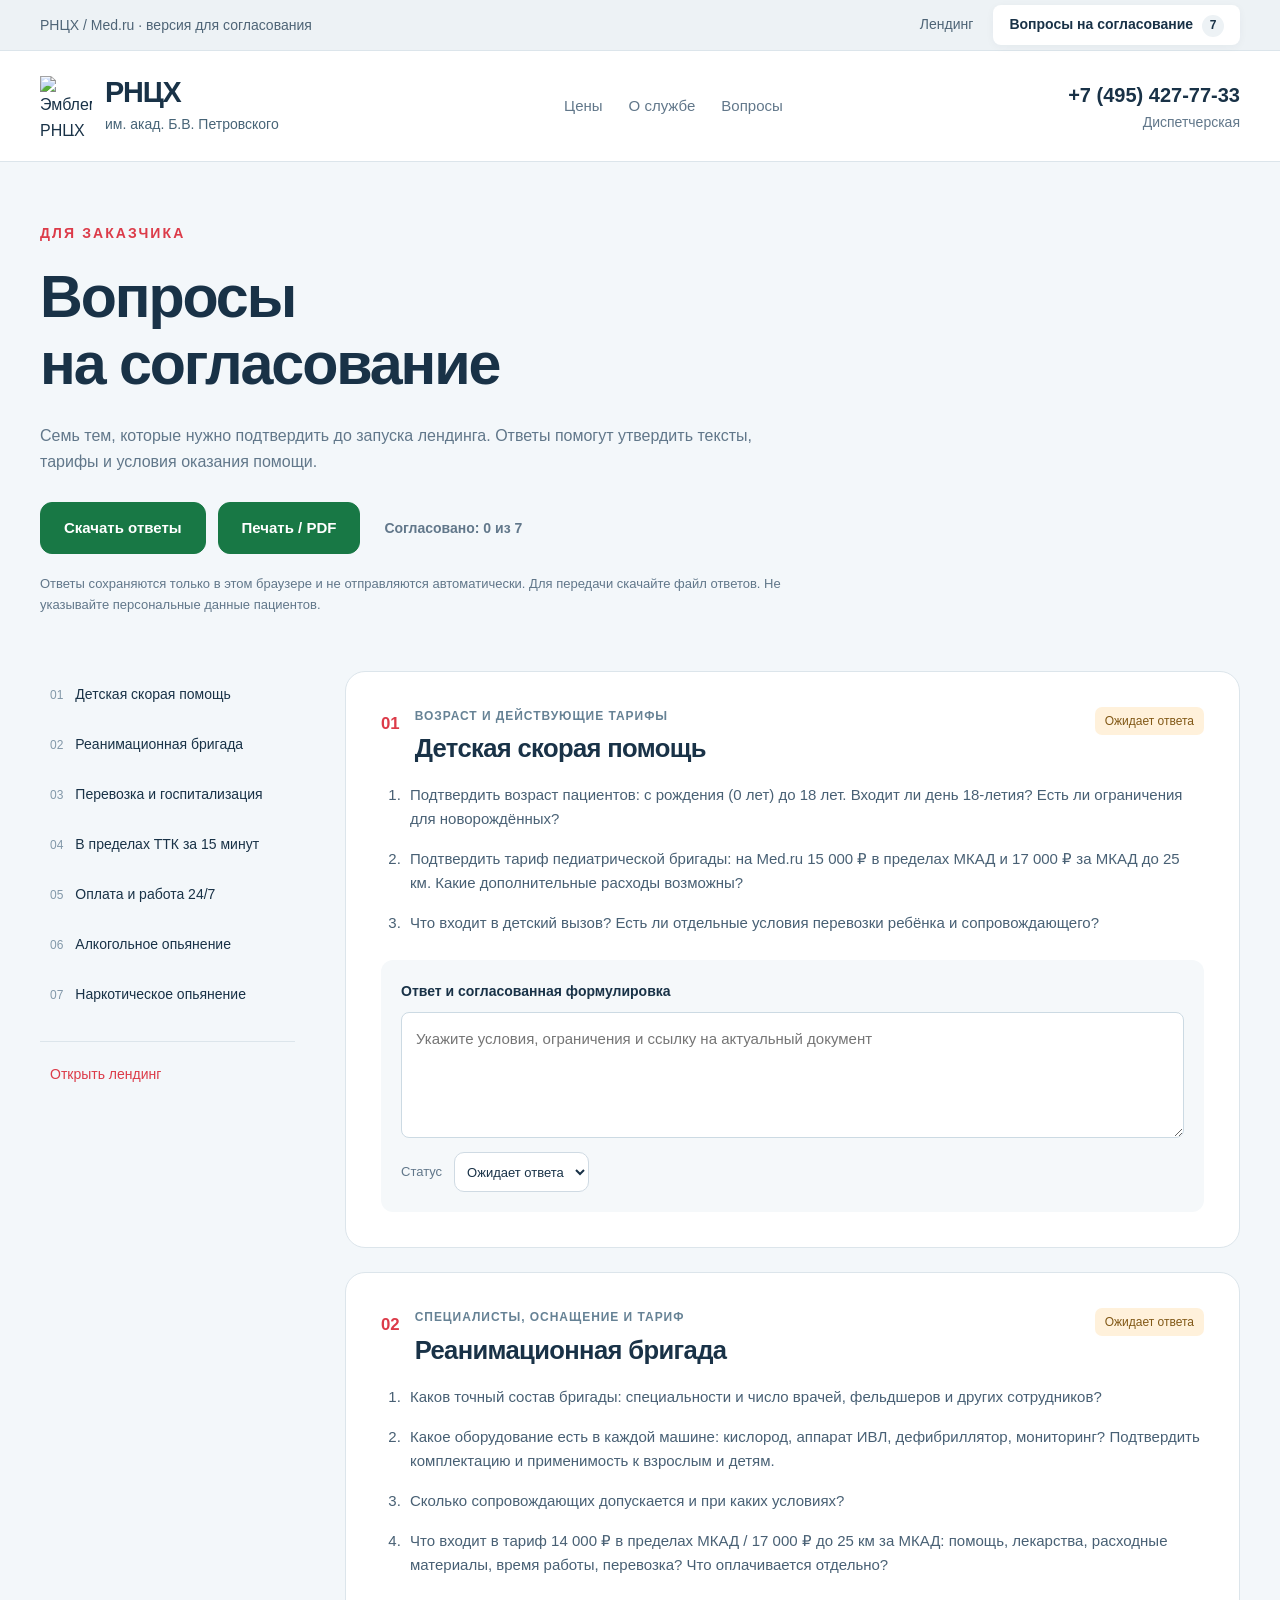
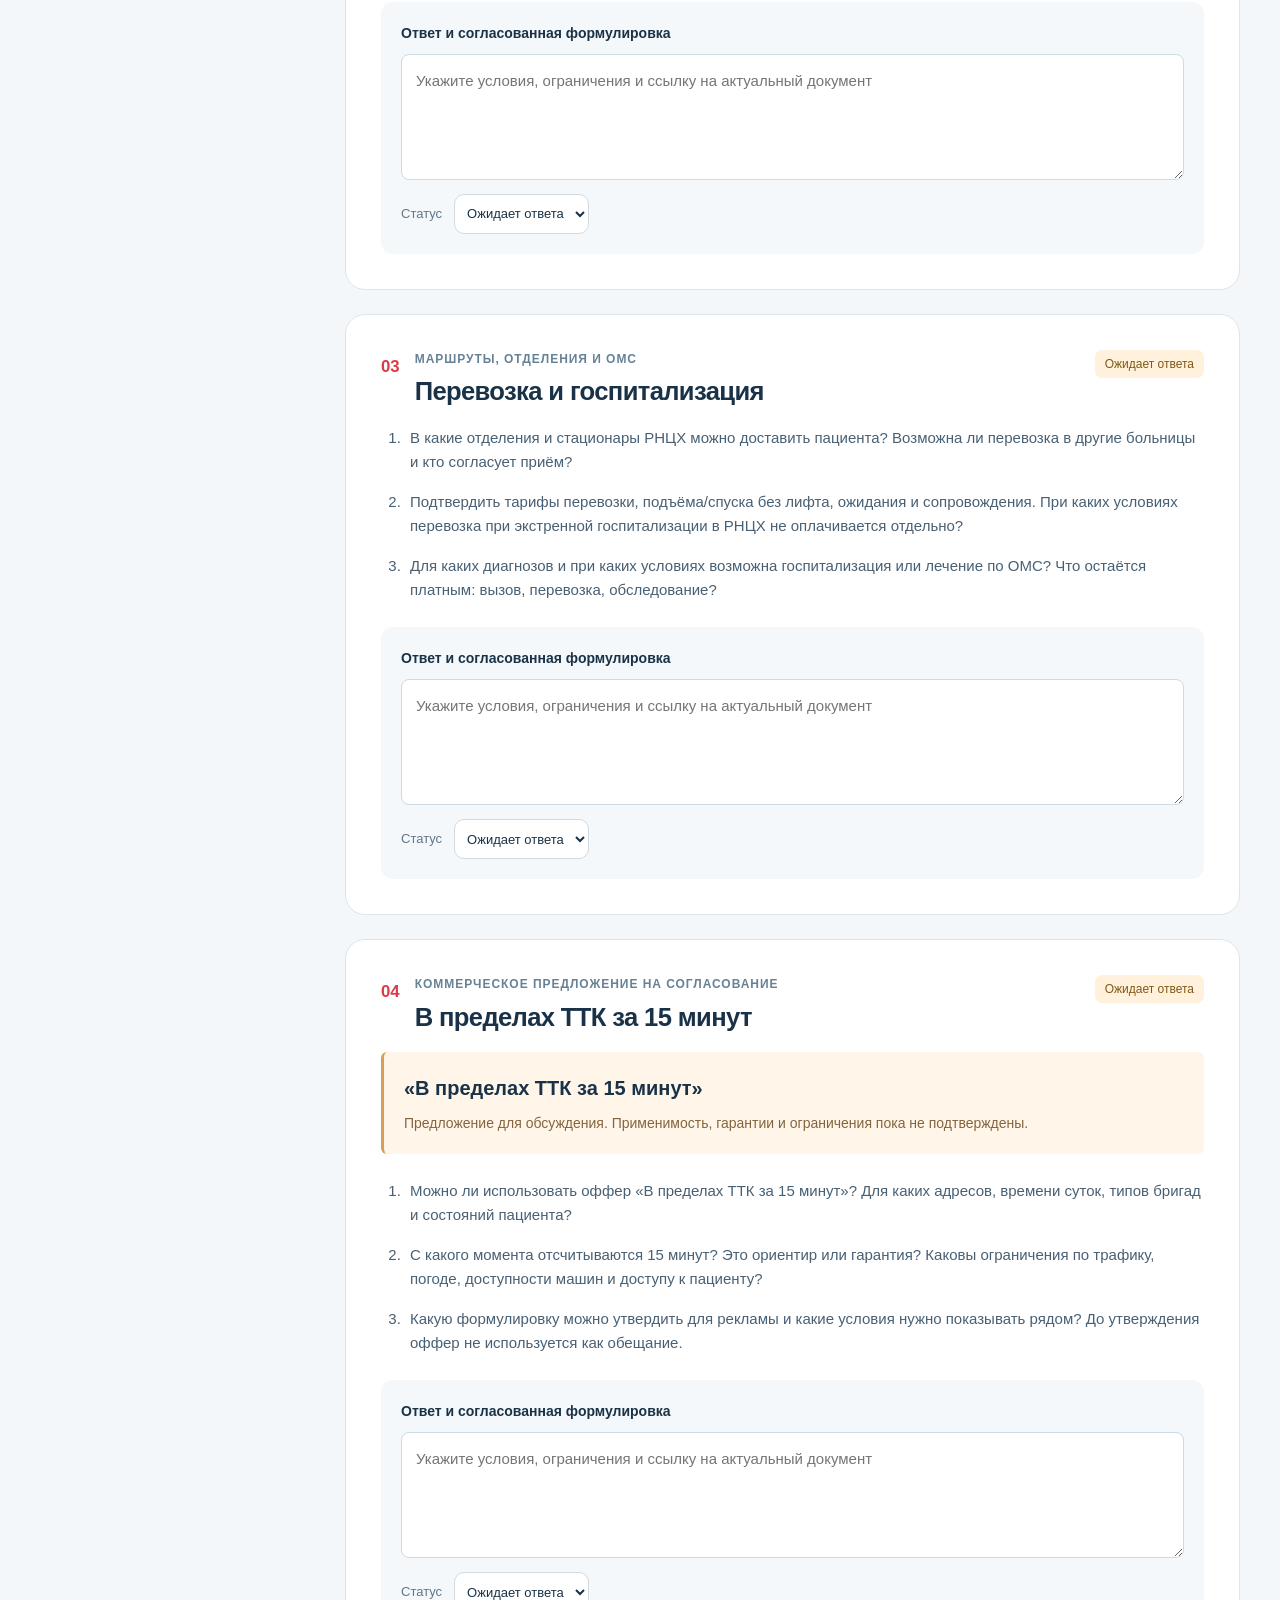
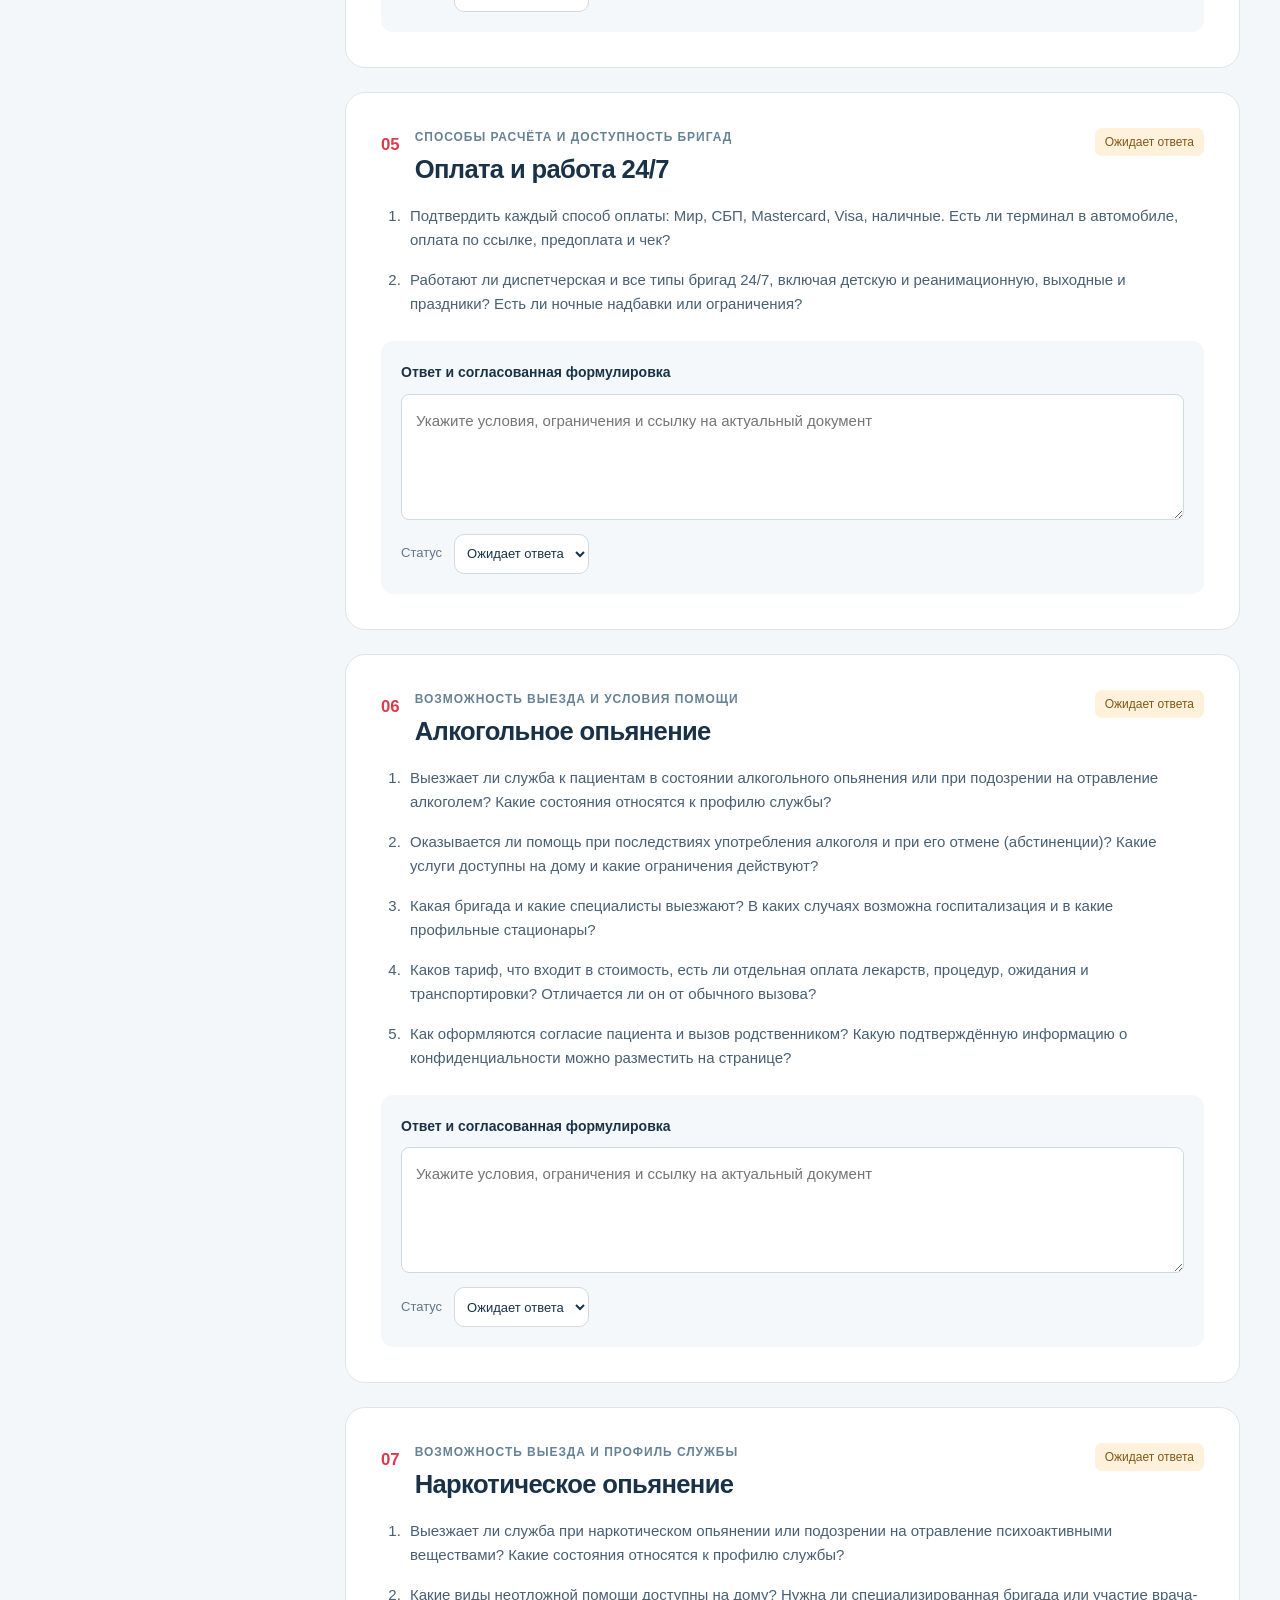
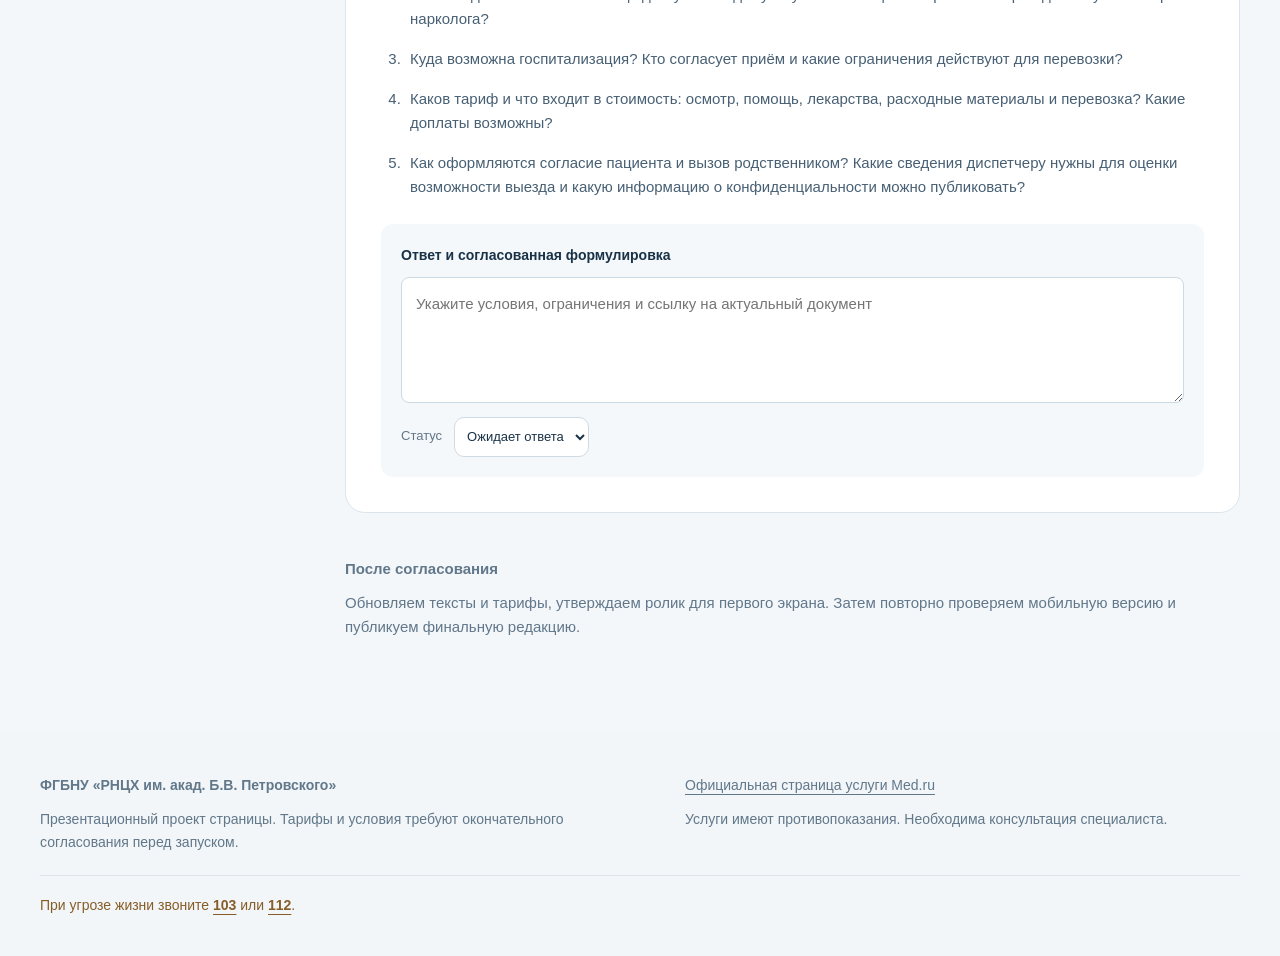
==== questions.html @ 2d118cb2 "Add RNCH landing pages" ====
<!doctype html><html lang="ru"><head><meta charset="utf-8"><meta name="viewport" content="width=device-width, initial-scale=1"><meta name="robots" content="noindex,nofollow"><meta name="theme-color" content="#153a50"><link rel="stylesheet" href="styles.css?v=2c688cbf2e"><link rel="icon" href="assets/rnch-logo.svg" type="image/svg+xml"><title>Вопросы на согласование — РНЦХ / Med.ru</title></head><body><div class="reviewbar"><div class="wrap reviewinner"><span>РНЦХ / Med.ru <span class="review-word">· версия для согласования</span></span><nav aria-label="Режим просмотра"><a class="" href="index.html">Лендинг</a><a class="active" href="questions.html">Вопросы на согласование <span class="count">7</span></a></nav></div></div><header class="header"><div class="wrap headerinner"><a class="brand" href="index.html" aria-label="РНЦХ — главная"><img src="assets/rnch-logo.svg" alt="Эмблема РНЦХ" width="52" height="58"><span><b>РНЦХ</b><small>им. акад. Б.В. Петровского</small></span></a><nav class="sectionnav" aria-label="Разделы"><a href="index.html#prices">Цены</a><a href="index.html#center">О службе</a><a href="index.html#faq">Вопросы</a></nav><div class="headercontact"><a class="phone" href="tel:+74954277733">+7 (495) 427-77-33<small>Диспетчерская</small></a></div></div></header><main class="questions-main"><section class="wrap questions-intro"><p class="eyebrow red">Для заказчика</p><h1>Вопросы<br>на согласование</h1><p>Семь тем, которые нужно подтвердить до запуска лендинга. Ответы помогут утвердить тексты, тарифы и условия оказания помощи.</p><div class="question-toolbar"><button class="btn primary" id="export" type="button">Скачать ответы</button><button class="btn outline" id="print" type="button">Печать / PDF</button><span id="progress" aria-live="polite">Согласовано: 0 из 7</span></div><p class="local-note">Ответы сохраняются только в этом браузере и не отправляются автоматически. Для передачи скачайте файл ответов. Не указывайте персональные данные пациентов.</p><p id="storage-note" role="status"></p></section><div class="wrap question-layout"><aside class="question-nav" aria-label="Темы согласования"><a href="#children"><span>01</span>Детская скорая помощь</a><a href="#resus"><span>02</span>Реанимационная бригада</a><a href="#hospital"><span>03</span>Перевозка и госпитализация</a><a href="#arrival"><span>04</span>В пределах ТТК за 15 минут</a><a href="#payment"><span>05</span>Оплата и работа 24/7</a><a href="#alcohol"><span>06</span>Алкогольное опьянение</a><a href="#drugs"><span>07</span>Наркотическое опьянение</a><a class="backlink" href="index.html">Открыть лендинг</a></aside><div><article class="question-card" id="children"><div class="question-title"><span class="qnumber">01</span><div><p class="eyebrow">Возраст и действующие тарифы</p><h2>Детская скорая помощь</h2></div><span class="status" data-status-label="children">Ожидает ответа</span></div><ol><li>Подтвердить возраст пациентов: с рождения (0 лет) до 18 лет. Входит ли день 18-летия? Есть ли ограничения для новорождённых?</li><li>Подтвердить тариф педиатрической бригады: на Med.ru 15 000 ₽ в пределах МКАД и 17 000 ₽ за МКАД до 25 км. Какие дополнительные расходы возможны?</li><li>Что входит в детский вызов? Есть ли отдельные условия перевозки ребёнка и сопровождающего?</li></ol><div class="response"><label for="answer-children">Ответ и согласованная формулировка</label><textarea id="answer-children" data-answer="children" rows="4" placeholder="Укажите условия, ограничения и ссылку на актуальный документ"></textarea><div class="response-bottom"><label for="status-children">Статус <select id="status-children" data-status="children"><option value="waiting">Ожидает ответа</option><option value="clarify">Нужно уточнить</option><option value="approved">Согласовано</option></select></label><span class="saved-note" data-saved="children"></span></div></div></article><article class="question-card" id="resus"><div class="question-title"><span class="qnumber">02</span><div><p class="eyebrow">Специалисты, оснащение и тариф</p><h2>Реанимационная бригада</h2></div><span class="status" data-status-label="resus">Ожидает ответа</span></div><ol><li>Каков точный состав бригады: специальности и число врачей, фельдшеров и других сотрудников?</li><li>Какое оборудование есть в каждой машине: кислород, аппарат ИВЛ, дефибриллятор, мониторинг? Подтвердить комплектацию и применимость к взрослым и детям.</li><li>Сколько сопровождающих допускается и при каких условиях?</li><li>Что входит в тариф 14 000 ₽ в пределах МКАД / 17 000 ₽ до 25 км за МКАД: помощь, лекарства, расходные материалы, время работы, перевозка? Что оплачивается отдельно?</li></ol><div class="response"><label for="answer-resus">Ответ и согласованная формулировка</label><textarea id="answer-resus" data-answer="resus" rows="4" placeholder="Укажите условия, ограничения и ссылку на актуальный документ"></textarea><div class="response-bottom"><label for="status-resus">Статус <select id="status-resus" data-status="resus"><option value="waiting">Ожидает ответа</option><option value="clarify">Нужно уточнить</option><option value="approved">Согласовано</option></select></label><span class="saved-note" data-saved="resus"></span></div></div></article><article class="question-card" id="hospital"><div class="question-title"><span class="qnumber">03</span><div><p class="eyebrow">Маршруты, отделения и ОМС</p><h2>Перевозка и госпитализация</h2></div><span class="status" data-status-label="hospital">Ожидает ответа</span></div><ol><li>В какие отделения и стационары РНЦХ можно доставить пациента? Возможна ли перевозка в другие больницы и кто согласует приём?</li><li>Подтвердить тарифы перевозки, подъёма/спуска без лифта, ожидания и сопровождения. При каких условиях перевозка при экстренной госпитализации в РНЦХ не оплачивается отдельно?</li><li>Для каких диагнозов и при каких условиях возможна госпитализация или лечение по ОМС? Что остаётся платным: вызов, перевозка, обследование?</li></ol><div class="response"><label for="answer-hospital">Ответ и согласованная формулировка</label><textarea id="answer-hospital" data-answer="hospital" rows="4" placeholder="Укажите условия, ограничения и ссылку на актуальный документ"></textarea><div class="response-bottom"><label for="status-hospital">Статус <select id="status-hospital" data-status="hospital"><option value="waiting">Ожидает ответа</option><option value="clarify">Нужно уточнить</option><option value="approved">Согласовано</option></select></label><span class="saved-note" data-saved="hospital"></span></div></div></article><article class="question-card" id="arrival"><div class="question-title"><span class="qnumber">04</span><div><p class="eyebrow">Коммерческое предложение на согласование</p><h2>В пределах ТТК за 15 минут</h2></div><span class="status" data-status-label="arrival">Ожидает ответа</span></div><div class="offer"><b>«В пределах ТТК за 15 минут»</b><p>Предложение для обсуждения. Применимость, гарантии и ограничения пока не подтверждены.</p></div><ol><li>Можно ли использовать оффер «В пределах ТТК за 15 минут»? Для каких адресов, времени суток, типов бригад и состояний пациента?</li><li>С какого момента отсчитываются 15 минут? Это ориентир или гарантия? Каковы ограничения по трафику, погоде, доступности машин и доступу к пациенту?</li><li>Какую формулировку можно утвердить для рекламы и какие условия нужно показывать рядом? До утверждения оффер не используется как обещание.</li></ol><div class="response"><label for="answer-arrival">Ответ и согласованная формулировка</label><textarea id="answer-arrival" data-answer="arrival" rows="4" placeholder="Укажите условия, ограничения и ссылку на актуальный документ"></textarea><div class="response-bottom"><label for="status-arrival">Статус <select id="status-arrival" data-status="arrival"><option value="waiting">Ожидает ответа</option><option value="clarify">Нужно уточнить</option><option value="approved">Согласовано</option></select></label><span class="saved-note" data-saved="arrival"></span></div></div></article><article class="question-card" id="payment"><div class="question-title"><span class="qnumber">05</span><div><p class="eyebrow">Способы расчёта и доступность бригад</p><h2>Оплата и работа 24/7</h2></div><span class="status" data-status-label="payment">Ожидает ответа</span></div><ol><li>Подтвердить каждый способ оплаты: Мир, СБП, Mastercard, Visa, наличные. Есть ли терминал в автомобиле, оплата по ссылке, предоплата и чек?</li><li>Работают ли диспетчерская и все типы бригад 24/7, включая детскую и реанимационную, выходные и праздники? Есть ли ночные надбавки или ограничения?</li></ol><div class="response"><label for="answer-payment">Ответ и согласованная формулировка</label><textarea id="answer-payment" data-answer="payment" rows="4" placeholder="Укажите условия, ограничения и ссылку на актуальный документ"></textarea><div class="response-bottom"><label for="status-payment">Статус <select id="status-payment" data-status="payment"><option value="waiting">Ожидает ответа</option><option value="clarify">Нужно уточнить</option><option value="approved">Согласовано</option></select></label><span class="saved-note" data-saved="payment"></span></div></div></article><article class="question-card" id="alcohol"><div class="question-title"><span class="qnumber">06</span><div><p class="eyebrow">Возможность выезда и условия помощи</p><h2>Алкогольное опьянение</h2></div><span class="status" data-status-label="alcohol">Ожидает ответа</span></div><ol><li>Выезжает ли служба к пациентам в состоянии алкогольного опьянения или при подозрении на отравление алкоголем? Какие состояния относятся к профилю службы?</li><li>Оказывается ли помощь при последствиях употребления алкоголя и при его отмене (абстиненции)? Какие услуги доступны на дому и какие ограничения действуют?</li><li>Какая бригада и какие специалисты выезжают? В каких случаях возможна госпитализация и в какие профильные стационары?</li><li>Каков тариф, что входит в стоимость, есть ли отдельная оплата лекарств, процедур, ожидания и транспортировки? Отличается ли он от обычного вызова?</li><li>Как оформляются согласие пациента и вызов родственником? Какую подтверждённую информацию о конфиденциальности можно разместить на странице?</li></ol><div class="response"><label for="answer-alcohol">Ответ и согласованная формулировка</label><textarea id="answer-alcohol" data-answer="alcohol" rows="4" placeholder="Укажите условия, ограничения и ссылку на актуальный документ"></textarea><div class="response-bottom"><label for="status-alcohol">Статус <select id="status-alcohol" data-status="alcohol"><option value="waiting">Ожидает ответа</option><option value="clarify">Нужно уточнить</option><option value="approved">Согласовано</option></select></label><span class="saved-note" data-saved="alcohol"></span></div></div></article><article class="question-card" id="drugs"><div class="question-title"><span class="qnumber">07</span><div><p class="eyebrow">Возможность выезда и профиль службы</p><h2>Наркотическое опьянение</h2></div><span class="status" data-status-label="drugs">Ожидает ответа</span></div><ol><li>Выезжает ли служба при наркотическом опьянении или подозрении на отравление психоактивными веществами? Какие состояния относятся к профилю службы?</li><li>Какие виды неотложной помощи доступны на дому? Нужна ли специализированная бригада или участие врача-нарколога?</li><li>Куда возможна госпитализация? Кто согласует приём и какие ограничения действуют для перевозки?</li><li>Каков тариф и что входит в стоимость: осмотр, помощь, лекарства, расходные материалы и перевозка? Какие доплаты возможны?</li><li>Как оформляются согласие пациента и вызов родственником? Какие сведения диспетчеру нужны для оценки возможности выезда и какую информацию о конфиденциальности можно публиковать?</li></ol><div class="response"><label for="answer-drugs">Ответ и согласованная формулировка</label><textarea id="answer-drugs" data-answer="drugs" rows="4" placeholder="Укажите условия, ограничения и ссылку на актуальный документ"></textarea><div class="response-bottom"><label for="status-drugs">Статус <select id="status-drugs" data-status="drugs"><option value="waiting">Ожидает ответа</option><option value="clarify">Нужно уточнить</option><option value="approved">Согласовано</option></select></label><span class="saved-note" data-saved="drugs"></span></div></div></article><div class="final-note"><b>После согласования</b><p>Обновляем тексты и тарифы, утверждаем ролик для первого экрана. Затем повторно проверяем мобильную версию и публикуем финальную редакцию.</p></div></div></div></main><footer><div class="wrap footergrid"><div><b>ФГБНУ «РНЦХ им. акад. Б.В. Петровского»</b><p>Презентационный проект страницы. Тарифы и условия требуют окончательного согласования перед запуском.</p></div><div><a href="https://med.ru/napravleniya/skoraya-pomosch/" target="_blank" rel="noopener">Официальная страница услуги Med.ru</a><p>Услуги имеют противопоказания. Необходима консультация специалиста.</p></div></div><div class="wrap emergency">При угрозе жизни звоните <a href="tel:103">103</a> или <a href="tel:112">112</a>.</div></footer><script src="questions.js"></script></body></html>
---- styles.css ----
:root{--navy:#173a50;--ink:#193247;--muted:#61778a;--red:#dc3b49;--line:#dce5eb;--soft:#f3f7fa;--white:#fff;--radius:22px;font-family:Arial,Helvetica,sans-serif;color:var(--ink);font-size:16px}*{box-sizing:border-box}body{margin:0;background:white;line-height:1.6}a{color:inherit;text-underline-offset:4px}button,input,select,textarea{font:inherit}button,a,select,textarea{touch-action:manipulation}button{cursor:pointer}button:focus-visible,a:focus-visible,select:focus-visible,textarea:focus-visible,summary:focus-visible{outline:3px solid #5185e7;outline-offset:4px}img{max-width:100%;display:block}h1,h2,h3,p{margin-top:0}h1,h2,h3{line-height:1.13;letter-spacing:-.035em}h1{font-size:clamp(2.6rem,4.3vw,4.4rem);margin-bottom:25px}h2{font-size:clamp(2rem,3.1vw,3rem);margin-bottom:22px}h3{font-size:1.35rem;margin-bottom:15px}p{margin-bottom:20px}.wrap{width:min(1240px,calc(100% - 80px));margin:auto}.reviewbar{background:#edf2f5;color:#4e6476;font-size:.875rem;border-bottom:1px solid var(--line)}.reviewinner{min-height:50px;display:flex;align-items:center;justify-content:space-between;gap:24px}.reviewinner nav{display:flex;gap:4px;padding:5px 0}.reviewinner a{padding:8px 16px;text-decoration:none;white-space:nowrap}.reviewinner a.active{background:#fff;box-shadow:0 2px 8px #1932470b;border-radius:8px;color:var(--ink);font-weight:700}.count{display:inline-flex;align-items:center;justify-content:center;width:22px;height:22px;background:#edf2f5;border-radius:50%;font-size:.75rem;margin-left:5px}.header{background:white;border-bottom:1px solid var(--line)}.headerinner{min-height:110px;display:flex;align-items:center;justify-content:space-between;gap:24px}.brand{display:flex;align-items:center;gap:13px;text-decoration:none;flex-shrink:0}.brand img{width:52px;height:60px;object-fit:contain}.brand b{font-size:1.8rem;line-height:1.1;display:block;letter-spacing:-.04em}.brand small{font-size:.875rem;display:block;color:#476477;line-height:1.4;margin-top:6px}.sectionnav{display:flex;gap:26px;font-size:.9375rem}.sectionnav a{text-decoration:none;color:var(--muted)}.sectionnav a:hover{color:var(--red)}.headercontact{display:flex;align-items:center;gap:26px}.phone{font-size:1.25rem;font-weight:700;text-decoration:none;white-space:nowrap;text-align:right}.phone small{display:block;font-weight:400;font-size:.875rem;color:var(--muted)}.max-label{display:inline-flex;align-items:center;gap:9px;font-size:.875rem;font-weight:600;white-space:nowrap;color:var(--ink);cursor:default}.max-label img{width:26px;height:26px;border-radius:7px;object-fit:contain}.hero{position:relative;background:#0c2332;overflow:hidden;color:white}.hero-video{position:absolute;width:100%;height:100%;object-fit:cover;object-position:center;opacity:1}.hero-shade{position:absolute;inset:0;background:linear-gradient(90deg,rgba(7,24,36,.84) 0%,rgba(7,24,36,.76) 47%,rgba(7,24,36,.65) 100%)}.herogrid{position:relative;display:grid;grid-template-columns:minmax(0,1fr) 435px;align-items:center;gap:65px;padding:70px 0}.eyebrow{font-size:.875rem;text-transform:uppercase;letter-spacing:.15em;font-weight:700;color:#668295;margin-bottom:20px}.eyebrow.light{color:#bbd2df}.eyebrow.red{color:var(--red)}.herocopy .eyebrow{display:flex;align-items:center;gap:12px}.eyebrow span{width:28px;height:3px;background:#fa8a93}.hero-lead{font-size:1.15rem;line-height:1.7;color:#cedce5;max-width:600px}.hero-facts{display:flex;flex-wrap:wrap;gap:10px;margin:28px 0}.hero-facts span{font-size:.875rem;padding:8px 15px;border:1px solid #ffffff40;border-radius:30px;color:#dce8ef}.btn{display:inline-flex;align-items:center;justify-content:center;text-decoration:none;font-weight:700;border:1px solid transparent;min-height:52px;padding:13px 23px;border-radius:12px;font-size:.9375rem;line-height:1.5;transition:background .15s,box-shadow .15s;text-align:center}.btn.primary,.hero-call{background:var(--red);color:white}.btn.primary:hover,.hero-call:hover{background:#c52d3b}.btn.outline{border-color:#cddae3;background:#fff;color:var(--ink)}.btn.outline:hover{background:#eef4f8}.full{width:100%}.hero-phone{font-size:1.4rem;font-weight:700;margin-top:20px;margin-bottom:30px}.video-note{color:#bcced9;font-size:.75rem;display:block;max-width:420px}.calculator{background:white;color:var(--ink);padding:30px;border-radius:24px;box-shadow:0 30px 65px #020e1840}.calculator h2{font-size:1.7rem;letter-spacing:-.04em;margin-bottom:12px}.calculator .eyebrow{font-size:.75rem;margin-bottom:12px}.muted{color:var(--muted)}.calculator .muted{font-size:.875rem;margin-bottom:25px}fieldset{border:0;margin:0 0 22px;padding:0}legend,.field-label{font-weight:700;font-size:.875rem;margin-bottom:10px;display:block}.segments{display:flex;background:#eef3f6;padding:4px;border-radius:12px;gap:3px}.segments button{flex:1;padding:10px 4px;border:0;background:transparent;border-radius:9px;font-size:.875rem;font-weight:700;color:#667b8d}.segments button[aria-pressed=true]{background:white;color:var(--navy);box-shadow:0 3px 12px #173a5010}select{width:100%;padding:13px 12px;border:1px solid #cfdae3;background:#fff;border-radius:10px;color:var(--ink);min-height:49px;font-size:.9375rem}.estimate{display:flex;align-items:center;justify-content:space-between;gap:12px;padding:22px 0 8px}.estimate>span{font-size:.875rem;font-weight:700}.estimate small{font-weight:400;color:var(--muted);font-size:.8125rem}.estimate strong{font-size:2rem;white-space:nowrap;letter-spacing:-.055em;line-height:1.2}.estimate strong.custom-price{font-size:1.35rem;white-space:normal;text-align:right;max-width:160px}.price-detail{font-size:.8125rem;color:var(--muted);line-height:1.5;min-height:39px;margin-bottom:18px}.calc-max{text-align:center;margin-top:17px}.source-link{font-size:.75rem;display:block;color:var(--muted);text-align:center;margin-top:11px}.services{display:grid;grid-template-columns:repeat(3,1fr);padding:38px 0;gap:38px}.services article{padding-left:18px;border-left:1px solid var(--line)}.services article:first-child{border-left:0;padding-left:0}.service-number{font-size:.8125rem;font-weight:700;color:var(--red);display:block;margin-bottom:12px}.services h3{font-size:1.15rem;letter-spacing:-.025em}.services p{color:var(--muted);font-size:.9375rem;margin-bottom:0}.section{padding:80px 0;scroll-margin-top:20px}.soft{background:var(--soft)}.section-heading{display:flex;align-items:flex-end;justify-content:space-between;gap:60px;margin-bottom:32px}.section-heading h2{margin-bottom:0}.section-heading>p{font-size:.9375rem;color:var(--muted);max-width:410px;margin-bottom:2px}.pricecards{display:grid;grid-template-columns:repeat(3,1fr);gap:20px}.pricecards article{padding:30px;background:white;border:1px solid var(--line);border-radius:var(--radius);display:flex;flex-direction:column}.card-kicker{font-size:.8125rem;color:var(--muted);margin-bottom:15px}.pricecards h3{min-height:48px;font-size:1.35rem}.pricecards strong{font-size:2.65rem;line-height:1.25;letter-spacing:-.05em;margin-bottom:12px}.pricecards strong small{font-size:1.8rem}.pricecards article>p:not(.card-kicker){font-size:.875rem;color:var(--muted);min-height:42px;margin-bottom:24px}.pricecards .btn{margin-top:auto}.pricefoot{display:flex;align-items:center;gap:55px;margin:30px 0}.pricefoot p{font-size:.875rem;max-width:860px;color:var(--muted);margin:0}.payment{border-top:1px solid var(--line);padding-top:28px}.payment>div:first-child{display:flex;gap:14px;align-items:center;margin-bottom:14px}.status{font-size:.75rem;background:#fff1db;color:#815816;padding:5px 10px;border-radius:7px;white-space:nowrap;line-height:1.5}.payment-options{display:flex;gap:10px;flex-wrap:wrap;margin-bottom:15px}.payment-options span{background:white;border:1px solid var(--line);padding:8px 16px;border-radius:8px;font-size:.875rem;font-weight:700;color:#4b6477}.payment>small{font-size:.8125rem;color:var(--muted)}.center-card{background:var(--navy);color:white;display:grid;grid-template-columns:46% 54%;overflow:hidden;border-radius:26px}.center-card>img{height:100%;width:100%;object-fit:cover;min-height:430px}.center-card>div{padding:50px}.center-card h2{font-size:2.4rem}.center-card p:not(.eyebrow){color:#d0e0e9}.text-link{font-size:.875rem;font-weight:700;color:white}.process{padding-top:0}.steps{display:grid;grid-template-columns:repeat(3,1fr);gap:50px;margin-top:35px}.steps span{font-size:1.65rem;font-weight:700;color:#8ea9b9;display:block;border-bottom:1px solid var(--line);padding-bottom:20px;margin-bottom:22px}.steps p{color:var(--muted);font-size:.9375rem}.faqgrid{display:grid;grid-template-columns:.8fr 1.2fr;gap:95px}.faqgrid .muted{max-width:330px}.faq-max{margin-top:20px}.faq details{border-bottom:1px solid #cfdae3;padding:20px 0}.faq details:first-child{padding-top:0}.faq summary{font-size:1.125rem;font-weight:700;cursor:pointer;display:flex;align-items:center;justify-content:space-between;gap:20px;list-style:none;line-height:1.5}.faq summary::-webkit-details-marker{display:none}.faq summary:after{content:'+';font-size:1.5rem;color:var(--red)}.faq details[open] summary:after{content:'−'}.faq p{font-size:.9375rem;color:var(--muted);margin-top:15px;margin-bottom:4px}.contact{background:var(--navy);padding:48px 55px;border-radius:25px;color:white;display:grid;grid-template-columns:1fr 370px;gap:80px;align-items:center}.contact h2{font-size:2.2rem}.contact p:not(.eyebrow){color:#c9dde8;margin:0}.contact-phone{font-size:1.9rem;font-weight:700;display:block;white-space:nowrap;text-decoration:none;margin-bottom:20px}.contact-max{text-align:center;margin-top:16px}.contact .max-label{color:white}footer{background:#f2f6f8;padding:40px 0;font-size:.875rem;color:var(--muted)}.footergrid{display:grid;grid-template-columns:1fr 1fr;gap:90px}.footergrid p{margin:12px 0 22px}.emergency{border-top:1px solid var(--line);padding-top:18px;color:#865d28}.emergency a{font-weight:700}.mobile-call{display:none}.questions-main{background:var(--soft);padding-bottom:65px}.questions-intro{padding:60px 0 35px}.questions-intro h1{font-size:3.7rem}.questions-intro>p:not(.eyebrow){max-width:750px;color:var(--muted)}.question-toolbar{display:flex;align-items:center;gap:12px;flex-wrap:wrap;margin-top:28px}.question-toolbar>span{margin-left:12px;font-size:.875rem;font-weight:700;color:var(--muted)}.questions-intro .local-note{font-size:.8125rem;line-height:1.6;margin-top:20px;max-width:800px}.question-layout{display:grid;grid-template-columns:255px minmax(0,1fr);gap:50px}.question-nav{position:sticky;top:25px;align-self:start;display:flex;flex-direction:column;gap:3px}.question-nav a{padding:13px 10px;text-decoration:none;font-size:.875rem;display:flex;gap:12px;line-height:1.5}.question-nav a:hover{background:#e7eef3;border-radius:9px}.question-nav span{font-size:.75rem;color:#8298a9;padding-top:2px}.question-nav .backlink{border-top:1px solid var(--line);margin-top:20px;padding-top:22px;color:var(--red)}.question-card{background:white;border:1px solid var(--line);padding:35px;border-radius:20px;margin-bottom:24px;scroll-margin-top:25px}.question-title{display:flex;align-items:flex-start;gap:15px;margin-bottom:20px}.qnumber{color:var(--red);font-size:1.05rem;font-weight:700;padding-top:4px}.question-title>div{flex:1}.question-title .eyebrow{font-size:.75rem;letter-spacing:.08em;margin-bottom:8px}.question-title h2{font-size:1.6rem;margin-bottom:0;letter-spacing:-.025em}.question-card ol{padding-left:24px;font-size:.9375rem;color:#486074}.question-card li{margin-bottom:16px;padding-left:5px}.offer{background:#fff6e9;padding:20px;border-left:3px solid #d6a054;border-radius:6px;margin-bottom:25px}.offer b{font-size:1.25rem}.offer p{font-size:.875rem;color:#84643e;margin:8px 0 0}.response{background:#f5f8fa;border-radius:12px;padding:20px;margin-top:25px}.response>label{display:block;font-size:.875rem;font-weight:700;margin-bottom:10px}textarea{display:block;width:100%;border:1px solid #ccdae3;border-radius:8px;padding:14px;font-size:.9375rem;line-height:1.6;resize:vertical;min-height:115px;color:var(--ink);background:white}.response-bottom{display:flex;justify-content:space-between;align-items:center;gap:20px;margin-top:14px;font-size:.8125rem;color:var(--muted)}.response-bottom label{display:flex;align-items:center;gap:12px}.response-bottom select{width:auto;font-size:.8125rem;min-height:40px;padding:8px}.saved-note{font-size:.75rem}.final-note{padding:20px 0;font-size:.9375rem;color:var(--muted)}.final-note p{margin:10px 0}.status.approved{background:#e5f6ed;color:#246144}.status.clarify{background:#e8f0fb;color:#395f88}#storage-note{font-size:.8125rem;color:#a74236}
@media(min-width:1600px){.herogrid{padding:85px 0}.hero h1{font-size:4.6rem}}
@media(max-width:1150px){.wrap{width:calc(100% - 48px)}.herogrid{gap:35px;grid-template-columns:minmax(0,1fr) 390px}.headercontact{gap:20px}.sectionnav{display:none}.center-card>div{padding:35px}.center-card h2{font-size:2.05rem}.faqgrid{gap:50px}.contact{gap:45px;padding:40px}.question-layout{gap:28px;grid-template-columns:225px minmax(0,1fr)}.question-title{flex-wrap:wrap}.question-title>.status{margin-left:33px}}
@media(max-width:850px){.headerinner{min-height:95px}.headercontact>.max-label{font-size:0;gap:0}.phone{font-size:1.1rem}.herogrid{grid-template-columns:1fr;gap:40px;padding:45px 0}.herocopy{max-width:670px}.hero h1{max-width:650px}.calculator{max-width:600px;width:100%;padding:30px}.video-note{margin-top:5px}.hero-phone{margin-bottom:20px}.services{gap:22px}.section{padding:60px 0}.pricecards{gap:12px}.pricecards article{padding:22px}.pricecards h3{font-size:1.15rem}.pricecards strong{font-size:2.2rem}.section-heading{gap:30px}.center-card{grid-template-columns:1fr}.center-card>img{max-height:370px;min-height:0;aspect-ratio:4/3}.center-card h2{font-size:2.3rem}.center-card>div{padding:35px}.process{padding-top:0}.contact{grid-template-columns:1fr;gap:30px}.contact>div:last-child{max-width:370px}.faqgrid{grid-template-columns:1fr;gap:35px}.footergrid{gap:40px}.question-layout{grid-template-columns:1fr}.question-nav{position:static;display:flex;flex-direction:row;flex-wrap:wrap;gap:5px}.question-nav a{border:1px solid var(--line);border-radius:8px;padding:9px;font-size:.8125rem}.question-nav .backlink{margin:0;padding:9px}.questions-intro h1{font-size:3rem}.question-card{padding:28px}.review-word{display:none}}
@media(max-width:600px){.wrap{width:calc(100% - 36px)}.reviewinner{gap:8px;min-height:46px}.reviewinner>span{display:none}.reviewinner nav{width:100%;justify-content:space-between;gap:0}.reviewinner a{padding:7px 11px;font-size:.8125rem}.count{width:20px;height:20px}.headerinner{gap:12px;min-height:84px}.brand{gap:8px}.brand img{width:36px;height:44px}.brand b{font-size:1.4rem}.brand small{font-size:.75rem;max-width:150px}.headercontact{gap:9px}.phone{font-size:.875rem}.phone small{font-size:.75rem}.headercontact .max-label img{width:23px;height:23px}.hero h1{font-size:2.65rem;line-height:1.08}.hero-lead{font-size:1rem}.herogrid{padding:36px 0;gap:30px}.eyebrow{font-size:.75rem}.hero-facts{margin:20px 0;gap:8px}.hero-facts span{font-size:.8125rem;padding:7px 11px}.hero-call{width:100%}.hero-phone{font-size:1.25rem}.video-note{font-size:.75rem}.calculator{padding:23px 20px;border-radius:19px}.calculator h2{font-size:1.65rem}.estimate strong{font-size:1.8rem}.services{grid-template-columns:1fr;padding:28px 0;gap:22px}.services article{padding:0 0 20px;border-left:0;border-bottom:1px solid var(--line);display:grid;grid-template-columns:30px 1fr;gap:0 12px}.services article:last-child{border-bottom:0;padding-bottom:0}.service-number{grid-row:1/3;margin:0;padding-top:3px}.services h3{margin-bottom:8px}.services p{grid-column:2}.section{padding:45px 0}h2{font-size:2rem}.section-heading{display:block;margin-bottom:25px}.section-heading>p{margin-top:20px;font-size:.875rem}.pricecards{grid-template-columns:1fr;gap:14px}.pricecards article{padding:25px}.pricecards h3{min-height:0;font-size:1.4rem;margin-bottom:20px}.pricecards strong{font-size:2.5rem}.pricecards article>p:not(.card-kicker){min-height:0;margin-bottom:20px}.pricefoot{display:block;margin:25px 0}.pricefoot>.max-label{margin-top:20px}.payment>div:first-child{flex-wrap:wrap}.payment-options{gap:7px}.payment-options span{font-size:.8125rem;padding:7px 11px}.center-card{border-radius:18px}.center-card>div{padding:26px}.center-card h2{font-size:1.95rem}.center-card>img{max-height:none;aspect-ratio:4/3}.process{padding-top:0}.steps{grid-template-columns:1fr;gap:15px;margin-top:25px}.steps article{display:grid;grid-template-columns:36px 1fr;gap:0 18px}.steps span{grid-row:1/3;border:0;margin:0;padding:0;font-size:1.25rem}.steps h3{margin-bottom:12px}.steps p{grid-column:2}.faq summary{font-size:1rem}.contact{padding:29px 24px;gap:25px;border-radius:18px}.contact h2{font-size:2rem}.contact-phone{font-size:1.5rem}.footergrid{grid-template-columns:1fr;gap:5px}footer{padding:30px 0 105px}.mobile-call{display:block;position:fixed;bottom:0;left:0;right:0;background:#ffffffed;backdrop-filter:blur(10px);padding:10px 14px calc(10px + env(safe-area-inset-bottom));border-top:1px solid var(--line);z-index:10}.mobile-call .btn{font-size:.875rem;min-height:48px;padding:10px}.questions-intro{padding:35px 0 20px}.questions-intro h1{font-size:2.65rem}.question-toolbar>span{margin:8px 0 0;width:100%}.question-toolbar .btn{font-size:.875rem;padding:12px 16px}.question-card{padding:22px 18px}.question-title h2{font-size:1.4rem}.question-title .eyebrow{font-size:.75rem;line-height:1.5}.question-card ol{padding-left:20px}.question-card li{padding-left:2px}.response{padding:15px}.response-bottom{align-items:flex-start;flex-direction:column;gap:8px}.offer b{font-size:1.125rem}.questions-main{padding-bottom:30px}.questions-main+footer{padding-bottom:30px}.question-nav{gap:7px}.question-nav a{font-size:.75rem}.question-title>.status{margin-left:30px}}
@media(prefers-reduced-motion:reduce){*{scroll-behavior:auto!important;transition:none!important}}
@media print{.reviewbar,.header,.question-nav,.question-toolbar,.local-note,footer,.saved-note,.mobile-call{display:none!important}.wrap{width:100%}.questions-main{background:white;padding:0}.questions-intro{padding-top:0}.questions-intro h1{font-size:26pt}.questions-intro h1 br{display:none}.question-layout{display:block}.question-card{break-inside:avoid;padding:18px;margin-bottom:20px}.question-title h2{font-size:18pt}.question-card ol{font-size:11pt}.response{background:white}textarea{border:0;min-height:80px;font-size:11pt;resize:none}.response-bottom select{border:0;appearance:none}.final-note{font-size:11pt}.offer{background:white}}
@media(max-width:380px){.headerinner{flex-wrap:wrap;padding:14px 0;gap:12px}.headercontact{width:100%;justify-content:space-between}.headercontact>.max-label{font-size:.8125rem;gap:7px}.phone{text-align:right}.reviewinner a{padding:7px 8px}.contact-phone{font-size:1.35rem}}
.max-label{flex-shrink:0}

.video-toggle{display:inline-block;padding:6px 0;background:transparent;border:0;color:#c6d7e2;text-decoration:underline;text-underline-offset:4px;font-size:.8125rem;line-height:1.5;cursor:pointer}.video-toggle:hover{color:#fff}.video-toggle[hidden]{display:none}.hero-shade{pointer-events:none}

/* Видео службы слева и карта зоны выезда справа. */
.service-media-grid{display:grid;grid-template-columns:repeat(2,minmax(0,1fr));grid-template-areas:". heading" "video map";column-gap:32px;row-gap:24px;margin-top:72px;align-items:start;scroll-margin-top:24px}
.coverage-title{grid-area:heading;margin:0;font-size:2rem;line-height:1.15;letter-spacing:-.035em}
.faq-video,.coverage-map{min-width:0;margin:0;padding:0}
.service-video{grid-area:video}
.coverage-map{grid-area:map}
.faq-video-player,.coverage-map-link{position:relative;display:block;aspect-ratio:16/9;width:100%;overflow:hidden;border-radius:18px;background:#102a3a}
.faq-video-player iframe{display:block;width:100%;height:100%;border:0}
.coverage-map-link img{display:block;width:100%;height:100%;object-fit:cover}
.coverage-map-link:focus-visible{outline:3px solid var(--navy);outline-offset:5px}
.faq-video figcaption,.coverage-map figcaption{margin-top:12px;color:var(--muted);font-size:.875rem;line-height:1.5}
@media(max-width:850px){.service-media-grid{grid-template-columns:1fr;grid-template-areas:"video" "heading" "map";row-gap:24px;margin-top:48px}.coverage-title{margin-top:16px;max-width:640px}.faq-video,.coverage-map{width:100%}}
@media(max-width:600px){.service-media-grid{margin-top:36px;row-gap:20px}.coverage-title{font-size:1.8rem}.faq-video-player,.coverage-map-link{border-radius:14px}}

/* Статичная полоса фотографий экипажа: без карусели и прокрутки. */
.crew-section{padding-bottom:0}
.crew-section h2{margin-bottom:32px}
.crew-photos{display:grid;grid-template-columns:repeat(3,minmax(0,1fr));gap:24px}
.crew-photos img{display:block;width:100%;height:auto;aspect-ratio:4/3;object-fit:cover;border-radius:18px}
@media(max-width:850px){.crew-photos{gap:16px}}
@media(max-width:600px){.crew-section h2{margin-bottom:24px}.crew-photos{grid-template-columns:1fr;gap:18px}.crew-photos img{border-radius:14px}}

/* Подробный прайс после нижнего блока связи. */
.tariff-list{display:grid;gap:14px}
.tariff-row{display:grid;grid-template-columns:minmax(0,1fr) auto;align-items:end;gap:28px;padding:26px 30px;background:#fff;border:1px solid var(--line);border-radius:18px}
.tariff-description{min-width:0}
.tariff-description h3{font-size:1.125rem;line-height:1.5;letter-spacing:-.015em;margin:0 0 10px}
.tariff-description p{font-size:.9375rem;line-height:1.6;color:var(--muted);margin:0 0 14px}
.tariff-location{display:block;font-size:.875rem;color:var(--muted)}
.tariff-price{font-size:1.65rem;line-height:1.25;color:#167346;white-space:nowrap;padding-bottom:2px}
.tariff-note{padding:26px 30px;background:var(--navy);color:#fff;border-radius:18px;margin-top:20px}
.tariff-note p{font-size:1rem;line-height:1.6;margin:0 0 12px}
.tariff-note p a{font-weight:700;white-space:nowrap}
.tariff-source{color:#c9dde8;font-size:.875rem;text-underline-offset:3px}
@media(max-width:600px){.tariff-row{grid-template-columns:1fr;gap:16px;padding:22px 20px;border-radius:14px}.tariff-description h3{font-size:1rem}.tariff-price{font-size:1.5rem}.tariff-note{padding:22px 20px;border-radius:14px}}

/* Заметный блок связи в плашке под подробным прайсом. */
.tariff-contact{display:grid;grid-template-columns:minmax(0,1fr) 370px;align-items:center;gap:64px;padding:40px 44px;scroll-margin-top:24px}
.tariff-contact-copy{min-width:0;max-width:600px}
.tariff-contact-copy p{font-size:1.125rem;line-height:1.6;margin-bottom:18px}
.tariff-contact .tariff-source{font-size:.9375rem}
.tariff-contact-actions{min-width:0;width:100%}
.tariff-contact .contact-phone{color:#fff}
.tariff-contact .btn{font-size:1rem;min-height:56px}
.tariff-contact .max-label{color:#fff;font-size:1rem}
.tariff-contact .max-label img{width:32px;height:32px}
@media(max-width:1150px){.tariff-contact{gap:36px;padding:36px}}
@media(max-width:850px){.tariff-contact{grid-template-columns:1fr;gap:28px}.tariff-contact-actions{max-width:370px}}
@media(max-width:600px){.tariff-contact{padding:28px 22px;gap:28px}.tariff-contact-copy p{font-size:1rem}.tariff-contact .tariff-source{font-size:.875rem}}

/* Согласованные исправления: зелёные действия и четвёртый вид бригады. */
:root{--action-green:#187845;--action-green-hover:#126137}
.btn,.btn.primary,.btn.outline,.hero-call{background:var(--action-green);border-color:var(--action-green);color:#fff}
.btn:hover,.btn.primary:hover,.btn.outline:hover,.hero-call:hover{background:var(--action-green-hover);border-color:var(--action-green-hover)}
.segments{display:grid;grid-template-columns:repeat(2,minmax(0,1fr))}
.segments button[aria-pressed=true]{background:var(--action-green);color:#fff}
.advantage-section{padding-bottom:0}
.advantage-list{padding:0;gap:38px}
@media(max-width:850px){.advantage-list{gap:22px}}
@media(max-width:600px){.estimate:has(.custom-price){flex-wrap:wrap}.estimate strong.custom-price{text-align:left;max-width:none}.advantage-list{padding:0}}
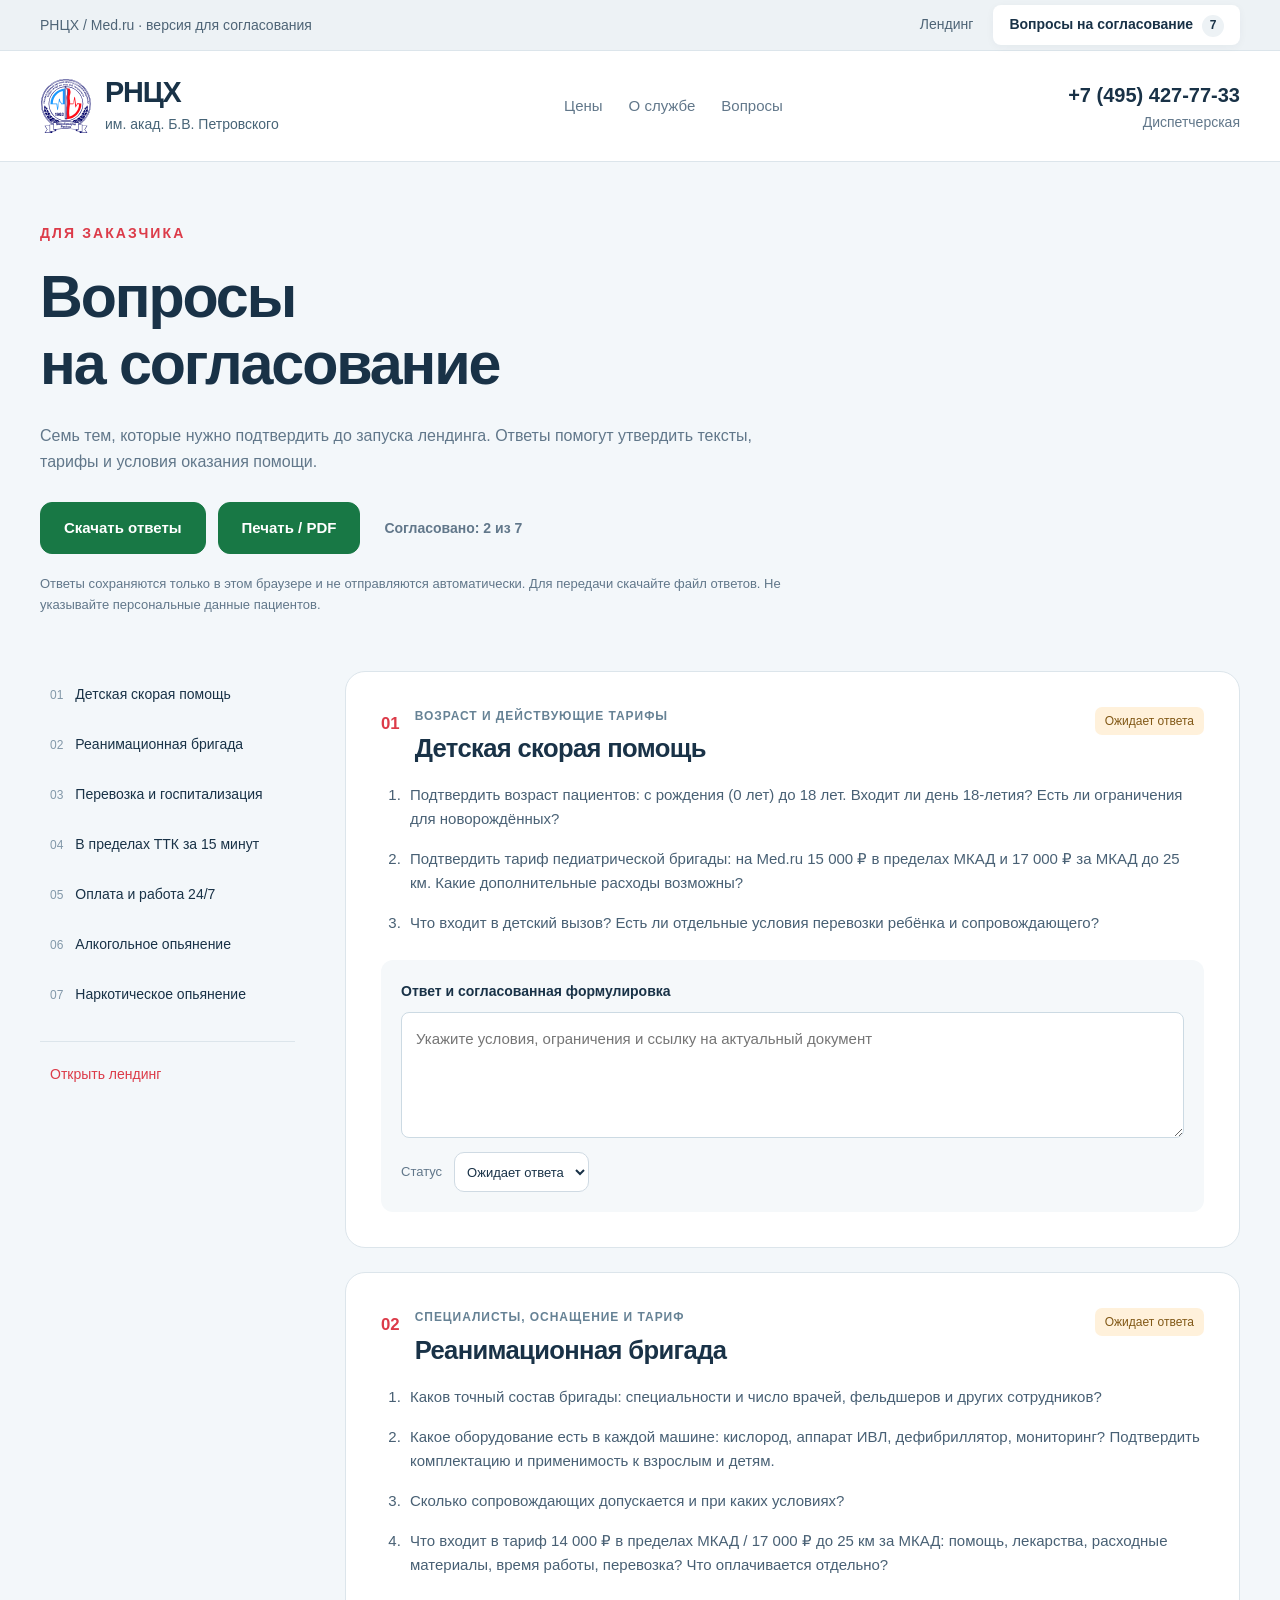
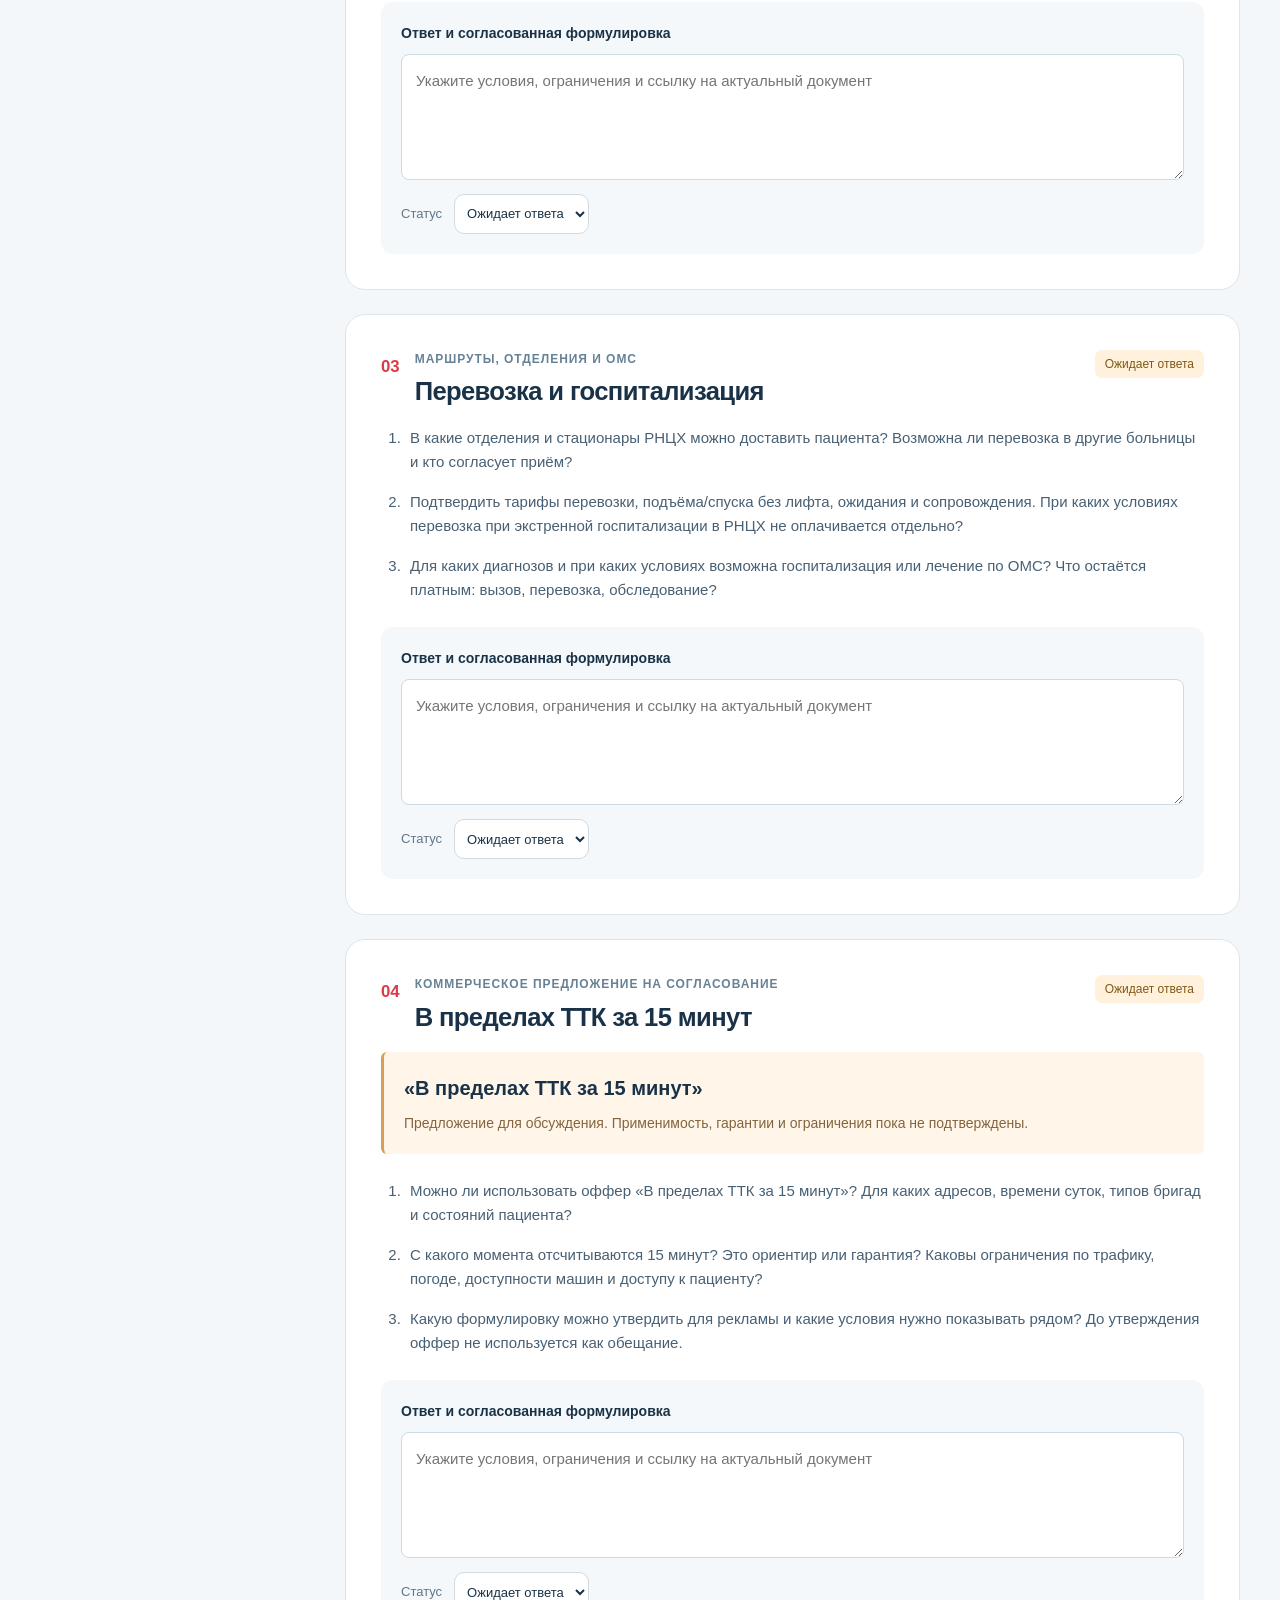
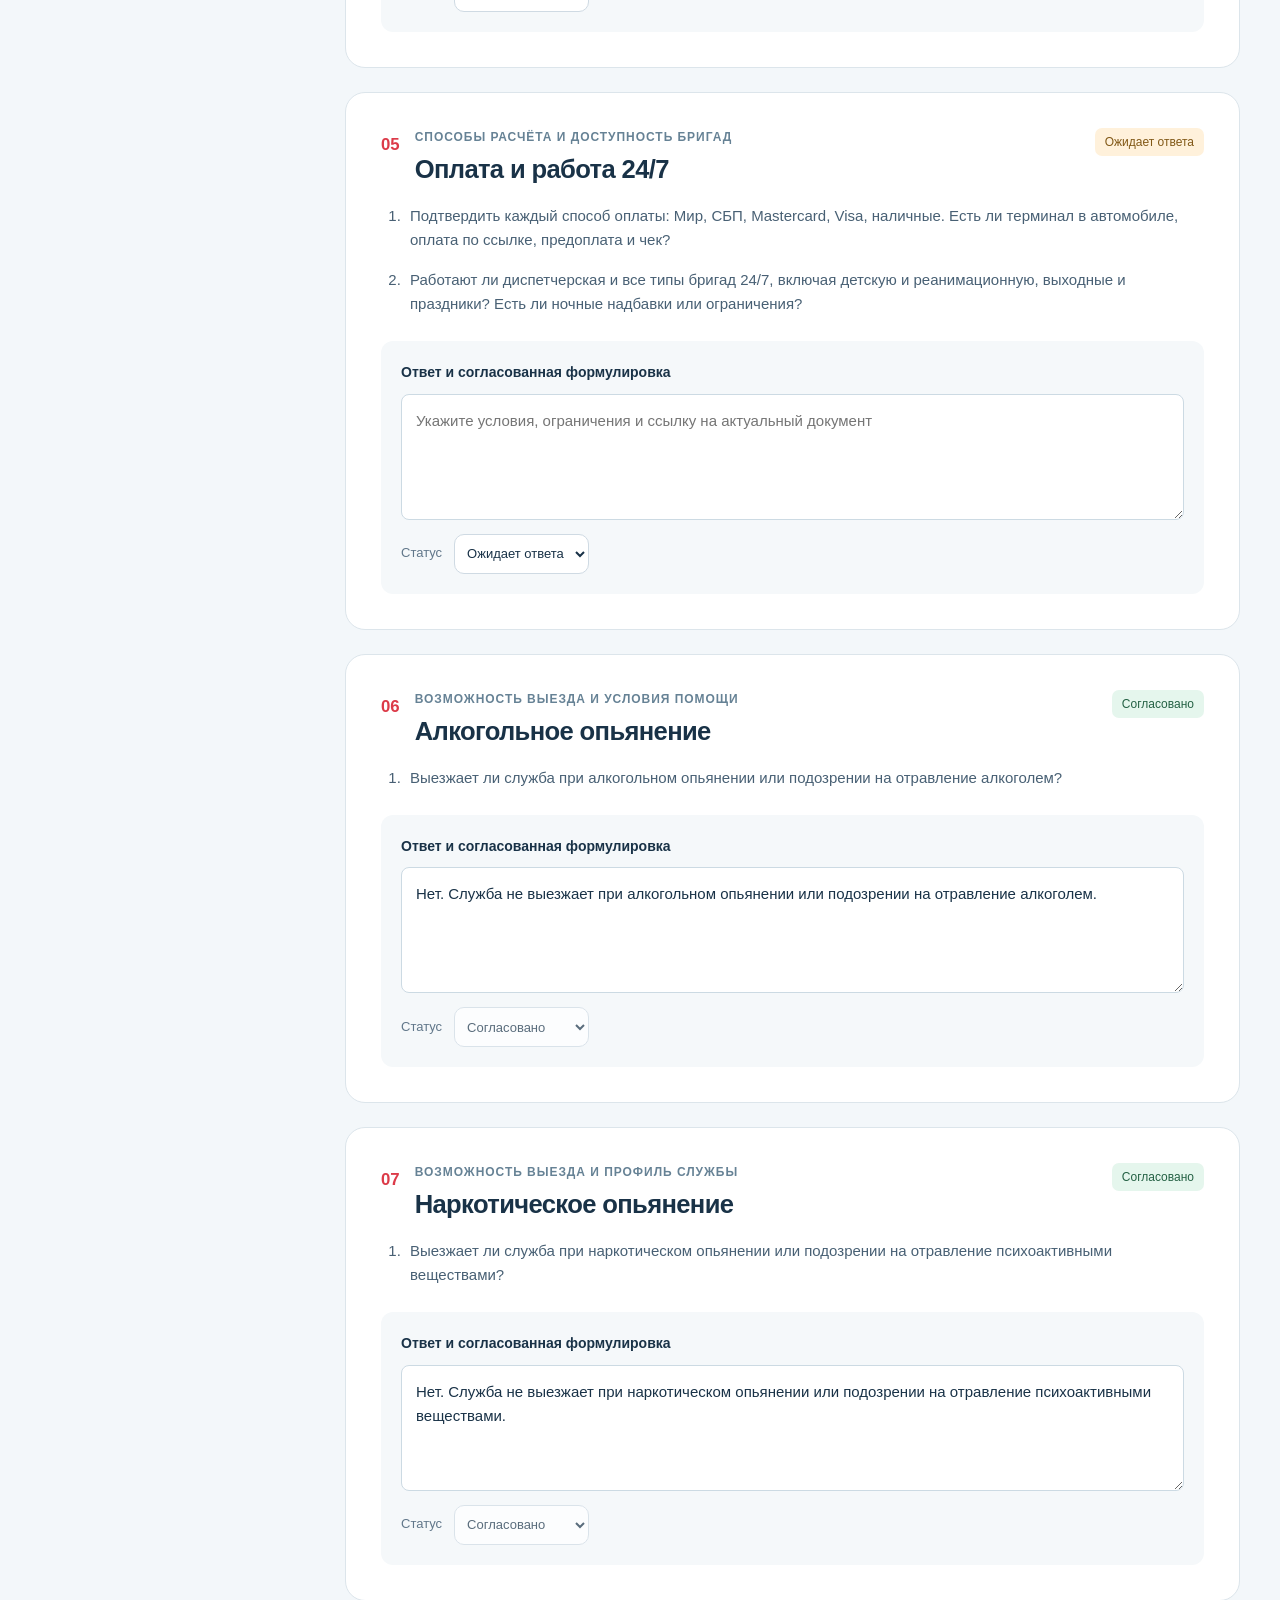
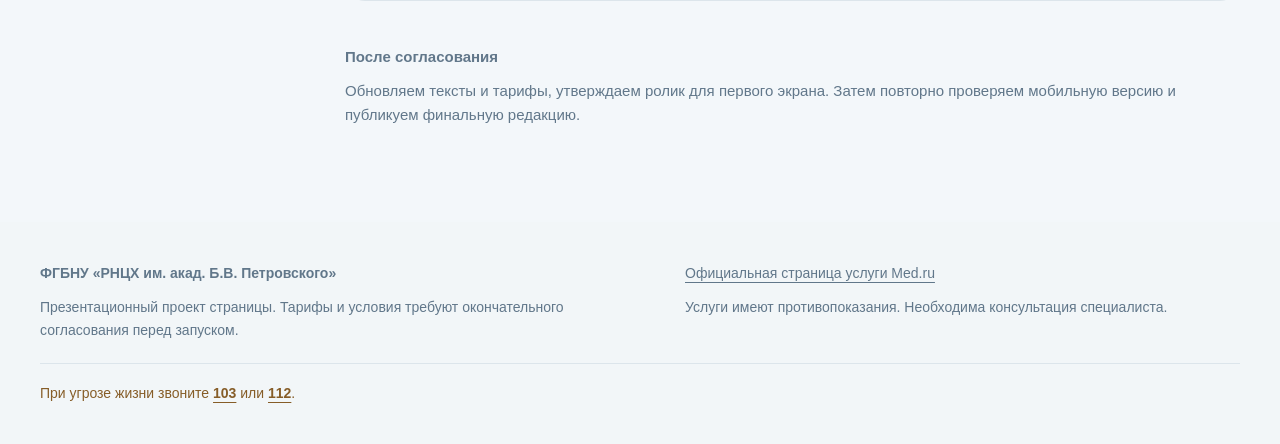
==== commit 75659d20: "Apply client updates: equipment, FAQ and calculator Add nine supplied equipment items and the price " ====
--- a/questions.html
+++ b/questions.html
@@ -1 +1 @@
-<!doctype html><html lang="ru"><head><meta charset="utf-8"><meta name="viewport" content="width=device-width, initial-scale=1"><meta name="robots" content="noindex,nofollow"><meta name="theme-color" content="#153a50"><link rel="stylesheet" href="styles.css?v=2c688cbf2e"><link rel="icon" href="assets/rnch-logo.svg" type="image/svg+xml"><title>Вопросы на согласование — РНЦХ / Med.ru</title></head><body><div class="reviewbar"><div class="wrap reviewinner"><span>РНЦХ / Med.ru <span class="review-word">· версия для согласования</span></span><nav aria-label="Режим просмотра"><a class="" href="index.html">Лендинг</a><a class="active" href="questions.html">Вопросы на согласование <span class="count">7</span></a></nav></div></div><header class="header"><div class="wrap headerinner"><a class="brand" href="index.html" aria-label="РНЦХ — главная"><img src="assets/rnch-logo.svg" alt="Эмблема РНЦХ" width="52" height="58"><span><b>РНЦХ</b><small>им. акад. Б.В. Петровского</small></span></a><nav class="sectionnav" aria-label="Разделы"><a href="index.html#prices">Цены</a><a href="index.html#center">О службе</a><a href="index.html#faq">Вопросы</a></nav><div class="headercontact"><a class="phone" href="tel:+74954277733">+7 (495) 427-77-33<small>Диспетчерская</small></a></div></div></header><main class="questions-main"><section class="wrap questions-intro"><p class="eyebrow red">Для заказчика</p><h1>Вопросы<br>на согласование</h1><p>Семь тем, которые нужно подтвердить до запуска лендинга. Ответы помогут утвердить тексты, тарифы и условия оказания помощи.</p><div class="question-toolbar"><button class="btn primary" id="export" type="button">Скачать ответы</button><button class="btn outline" id="print" type="button">Печать / PDF</button><span id="progress" aria-live="polite">Согласовано: 0 из 7</span></div><p class="local-note">Ответы сохраняются только в этом браузере и не отправляются автоматически. Для передачи скачайте файл ответов. Не указывайте персональные данные пациентов.</p><p id="storage-note" role="status"></p></section><div class="wrap question-layout"><aside class="question-nav" aria-label="Темы согласования"><a href="#children"><span>01</span>Детская скорая помощь</a><a href="#resus"><span>02</span>Реанимационная бригада</a><a href="#hospital"><span>03</span>Перевозка и госпитализация</a><a href="#arrival"><span>04</span>В пределах ТТК за 15 минут</a><a href="#payment"><span>05</span>Оплата и работа 24/7</a><a href="#alcohol"><span>06</span>Алкогольное опьянение</a><a href="#drugs"><span>07</span>Наркотическое опьянение</a><a class="backlink" href="index.html">Открыть лендинг</a></aside><div><article class="question-card" id="children"><div class="question-title"><span class="qnumber">01</span><div><p class="eyebrow">Возраст и действующие тарифы</p><h2>Детская скорая помощь</h2></div><span class="status" data-status-label="children">Ожидает ответа</span></div><ol><li>Подтвердить возраст пациентов: с рождения (0 лет) до 18 лет. Входит ли день 18-летия? Есть ли ограничения для новорождённых?</li><li>Подтвердить тариф педиатрической бригады: на Med.ru 15 000 ₽ в пределах МКАД и 17 000 ₽ за МКАД до 25 км. Какие дополнительные расходы возможны?</li><li>Что входит в детский вызов? Есть ли отдельные условия перевозки ребёнка и сопровождающего?</li></ol><div class="response"><label for="answer-children">Ответ и согласованная формулировка</label><textarea id="answer-children" data-answer="children" rows="4" placeholder="Укажите условия, ограничения и ссылку на актуальный документ"></textarea><div class="response-bottom"><label for="status-children">Статус <select id="status-children" data-status="children"><option value="waiting">Ожидает ответа</option><option value="clarify">Нужно уточнить</option><option value="approved">Согласовано</option></select></label><span class="saved-note" data-saved="children"></span></div></div></article><article class="question-card" id="resus"><div class="question-title"><span class="qnumber">02</span><div><p class="eyebrow">Специалисты, оснащение и тариф</p><h2>Реанимационная бригада</h2></div><span class="status" data-status-label="resus">Ожидает ответа</span></div><ol><li>Каков точный состав бригады: специальности и число врачей, фельдшеров и других сотрудников?</li><li>Какое оборудование есть в каждой машине: кислород, аппарат ИВЛ, дефибриллятор, мониторинг? Подтвердить комплектацию и применимость к взрослым и детям.</li><li>Сколько сопровождающих допускается и при каких условиях?</li><li>Что входит в тариф 14 000 ₽ в пределах МКАД / 17 000 ₽ до 25 км за МКАД: помощь, лекарства, расходные материалы, время работы, перевозка? Что оплачивается отдельно?</li></ol><div class="response"><label for="answer-resus">Ответ и согласованная формулировка</label><textarea id="answer-resus" data-answer="resus" rows="4" placeholder="Укажите условия, ограничения и ссылку на актуальный документ"></textarea><div class="response-bottom"><label for="status-resus">Статус <select id="status-resus" data-status="resus"><option value="waiting">Ожидает ответа</option><option value="clarify">Нужно уточнить</option><option value="approved">Согласовано</option></select></label><span class="saved-note" data-saved="resus"></span></div></div></article><article class="question-card" id="hospital"><div class="question-title"><span class="qnumber">03</span><div><p class="eyebrow">Маршруты, отделения и ОМС</p><h2>Перевозка и госпитализация</h2></div><span class="status" data-status-label="hospital">Ожидает ответа</span></div><ol><li>В какие отделения и стационары РНЦХ можно доставить пациента? Возможна ли перевозка в другие больницы и кто согласует приём?</li><li>Подтвердить тарифы перевозки, подъёма/спуска без лифта, ожидания и сопровождения. При каких условиях перевозка при экстренной госпитализации в РНЦХ не оплачивается отдельно?</li><li>Для каких диагнозов и при каких условиях возможна госпитализация или лечение по ОМС? Что остаётся платным: вызов, перевозка, обследование?</li></ol><div class="response"><label for="answer-hospital">Ответ и согласованная формулировка</label><textarea id="answer-hospital" data-answer="hospital" rows="4" placeholder="Укажите условия, ограничения и ссылку на актуальный документ"></textarea><div class="response-bottom"><label for="status-hospital">Статус <select id="status-hospital" data-status="hospital"><option value="waiting">Ожидает ответа</option><option value="clarify">Нужно уточнить</option><option value="approved">Согласовано</option></select></label><span class="saved-note" data-saved="hospital"></span></div></div></article><article class="question-card" id="arrival"><div class="question-title"><span class="qnumber">04</span><div><p class="eyebrow">Коммерческое предложение на согласование</p><h2>В пределах ТТК за 15 минут</h2></div><span class="status" data-status-label="arrival">Ожидает ответа</span></div><div class="offer"><b>«В пределах ТТК за 15 минут»</b><p>Предложение для обсуждения. Применимость, гарантии и ограничения пока не подтверждены.</p></div><ol><li>Можно ли использовать оффер «В пределах ТТК за 15 минут»? Для каких адресов, времени суток, типов бригад и состояний пациента?</li><li>С какого момента отсчитываются 15 минут? Это ориентир или гарантия? Каковы ограничения по трафику, погоде, доступности машин и доступу к пациенту?</li><li>Какую формулировку можно утвердить для рекламы и какие условия нужно показывать рядом? До утверждения оффер не используется как обещание.</li></ol><div class="response"><label for="answer-arrival">Ответ и согласованная формулировка</label><textarea id="answer-arrival" data-answer="arrival" rows="4" placeholder="Укажите условия, ограничения и ссылку на актуальный документ"></textarea><div class="response-bottom"><label for="status-arrival">Статус <select id="status-arrival" data-status="arrival"><option value="waiting">Ожидает ответа</option><option value="clarify">Нужно уточнить</option><option value="approved">Согласовано</option></select></label><span class="saved-note" data-saved="arrival"></span></div></div></article><article class="question-card" id="payment"><div class="question-title"><span class="qnumber">05</span><div><p class="eyebrow">Способы расчёта и доступность бригад</p><h2>Оплата и работа 24/7</h2></div><span class="status" data-status-label="payment">Ожидает ответа</span></div><ol><li>Подтвердить каждый способ оплаты: Мир, СБП, Mastercard, Visa, наличные. Есть ли терминал в автомобиле, оплата по ссылке, предоплата и чек?</li><li>Работают ли диспетчерская и все типы бригад 24/7, включая детскую и реанимационную, выходные и праздники? Есть ли ночные надбавки или ограничения?</li></ol><div class="response"><label for="answer-payment">Ответ и согласованная формулировка</label><textarea id="answer-payment" data-answer="payment" rows="4" placeholder="Укажите условия, ограничения и ссылку на актуальный документ"></textarea><div class="response-bottom"><label for="status-payment">Статус <select id="status-payment" data-status="payment"><option value="waiting">Ожидает ответа</option><option value="clarify">Нужно уточнить</option><option value="approved">Согласовано</option></select></label><span class="saved-note" data-saved="payment"></span></div></div></article><article class="question-card" id="alcohol"><div class="question-title"><span class="qnumber">06</span><div><p class="eyebrow">Возможность выезда и условия помощи</p><h2>Алкогольное опьянение</h2></div><span class="status" data-status-label="alcohol">Ожидает ответа</span></div><ol><li>Выезжает ли служба к пациентам в состоянии алкогольного опьянения или при подозрении на отравление алкоголем? Какие состояния относятся к профилю службы?</li><li>Оказывается ли помощь при последствиях употребления алкоголя и при его отмене (абстиненции)? Какие услуги доступны на дому и какие ограничения действуют?</li><li>Какая бригада и какие специалисты выезжают? В каких случаях возможна госпитализация и в какие профильные стационары?</li><li>Каков тариф, что входит в стоимость, есть ли отдельная оплата лекарств, процедур, ожидания и транспортировки? Отличается ли он от обычного вызова?</li><li>Как оформляются согласие пациента и вызов родственником? Какую подтверждённую информацию о конфиденциальности можно разместить на странице?</li></ol><div class="response"><label for="answer-alcohol">Ответ и согласованная формулировка</label><textarea id="answer-alcohol" data-answer="alcohol" rows="4" placeholder="Укажите условия, ограничения и ссылку на актуальный документ"></textarea><div class="response-bottom"><label for="status-alcohol">Статус <select id="status-alcohol" data-status="alcohol"><option value="waiting">Ожидает ответа</option><option value="clarify">Нужно уточнить</option><option value="approved">Согласовано</option></select></label><span class="saved-note" data-saved="alcohol"></span></div></div></article><article class="question-card" id="drugs"><div class="question-title"><span class="qnumber">07</span><div><p class="eyebrow">Возможность выезда и профиль службы</p><h2>Наркотическое опьянение</h2></div><span class="status" data-status-label="drugs">Ожидает ответа</span></div><ol><li>Выезжает ли служба при наркотическом опьянении или подозрении на отравление психоактивными веществами? Какие состояния относятся к профилю службы?</li><li>Какие виды неотложной помощи доступны на дому? Нужна ли специализированная бригада или участие врача-нарколога?</li><li>Куда возможна госпитализация? Кто согласует приём и какие ограничения действуют для перевозки?</li><li>Каков тариф и что входит в стоимость: осмотр, помощь, лекарства, расходные материалы и перевозка? Какие доплаты возможны?</li><li>Как оформляются согласие пациента и вызов родственником? Какие сведения диспетчеру нужны для оценки возможности выезда и какую информацию о конфиденциальности можно публиковать?</li></ol><div class="response"><label for="answer-drugs">Ответ и согласованная формулировка</label><textarea id="answer-drugs" data-answer="drugs" rows="4" placeholder="Укажите условия, ограничения и ссылку на актуальный документ"></textarea><div class="response-bottom"><label for="status-drugs">Статус <select id="status-drugs" data-status="drugs"><option value="waiting">Ожидает ответа</option><option value="clarify">Нужно уточнить</option><option value="approved">Согласовано</option></select></label><span class="saved-note" data-saved="drugs"></span></div></div></article><div class="final-note"><b>После согласования</b><p>Обновляем тексты и тарифы, утверждаем ролик для первого экрана. Затем повторно проверяем мобильную версию и публикуем финальную редакцию.</p></div></div></div></main><footer><div class="wrap footergrid"><div><b>ФГБНУ «РНЦХ им. акад. Б.В. Петровского»</b><p>Презентационный проект страницы. Тарифы и условия требуют окончательного согласования перед запуском.</p></div><div><a href="https://med.ru/napravleniya/skoraya-pomosch/" target="_blank" rel="noopener">Официальная страница услуги Med.ru</a><p>Услуги имеют противопоказания. Необходима консультация специалиста.</p></div></div><div class="wrap emergency">При угрозе жизни звоните <a href="tel:103">103</a> или <a href="tel:112">112</a>.</div></footer><script src="questions.js"></script></body></html>+<!doctype html><html lang="ru"><head><meta charset="utf-8"><meta name="viewport" content="width=device-width, initial-scale=1"><meta name="robots" content="noindex,nofollow"><meta name="theme-color" content="#153a50"><link rel="stylesheet" href="styles.css?v=8d5bea9e58"><link rel="icon" href="assets/rnch-logo.svg" type="image/svg+xml"><title>Вопросы на согласование — РНЦХ / Med.ru</title></head><body><div class="reviewbar"><div class="wrap reviewinner"><span>РНЦХ / Med.ru <span class="review-word">· версия для согласования</span></span><nav aria-label="Режим просмотра"><a class="" href="index.html">Лендинг</a><a class="active" href="questions.html">Вопросы на согласование <span class="count">7</span></a></nav></div></div><header class="header"><div class="wrap headerinner"><a class="brand" href="index.html" aria-label="РНЦХ — главная"><img src="assets/rnch-logo.svg" alt="Эмблема РНЦХ" width="52" height="58"><span><b>РНЦХ</b><small>им. акад. Б.В. Петровского</small></span></a><nav class="sectionnav" aria-label="Разделы"><a href="index.html#prices">Цены</a><a href="index.html#center">О службе</a><a href="index.html#faq">Вопросы</a></nav><div class="headercontact"><a class="phone" href="tel:+74954277733">+7 (495) 427-77-33<small>Диспетчерская</small></a></div></div></header><main class="questions-main"><section class="wrap questions-intro"><p class="eyebrow red">Для заказчика</p><h1>Вопросы<br>на согласование</h1><p>Семь тем, которые нужно подтвердить до запуска лендинга. Ответы помогут утвердить тексты, тарифы и условия оказания помощи.</p><div class="question-toolbar"><button class="btn primary" id="export" type="button">Скачать ответы</button><button class="btn outline" id="print" type="button">Печать / PDF</button><span id="progress" aria-live="polite">Согласовано: 0 из 7</span></div><p class="local-note">Ответы сохраняются только в этом браузере и не отправляются автоматически. Для передачи скачайте файл ответов. Не указывайте персональные данные пациентов.</p><p id="storage-note" role="status"></p></section><div class="wrap question-layout"><aside class="question-nav" aria-label="Темы согласования"><a href="#children"><span>01</span>Детская скорая помощь</a><a href="#resus"><span>02</span>Реанимационная бригада</a><a href="#hospital"><span>03</span>Перевозка и госпитализация</a><a href="#arrival"><span>04</span>В пределах ТТК за 15 минут</a><a href="#payment"><span>05</span>Оплата и работа 24/7</a><a href="#alcohol"><span>06</span>Алкогольное опьянение</a><a href="#drugs"><span>07</span>Наркотическое опьянение</a><a class="backlink" href="index.html">Открыть лендинг</a></aside><div><article class="question-card" id="children"><div class="question-title"><span class="qnumber">01</span><div><p class="eyebrow">Возраст и действующие тарифы</p><h2>Детская скорая помощь</h2></div><span class="status" data-status-label="children">Ожидает ответа</span></div><ol><li>Подтвердить возраст пациентов: с рождения (0 лет) до 18 лет. Входит ли день 18-летия? Есть ли ограничения для новорождённых?</li><li>Подтвердить тариф педиатрической бригады: на Med.ru 15 000 ₽ в пределах МКАД и 17 000 ₽ за МКАД до 25 км. Какие дополнительные расходы возможны?</li><li>Что входит в детский вызов? Есть ли отдельные условия перевозки ребёнка и сопровождающего?</li></ol><div class="response"><label for="answer-children">Ответ и согласованная формулировка</label><textarea id="answer-children" data-answer="children" rows="4" placeholder="Укажите условия, ограничения и ссылку на актуальный документ"></textarea><div class="response-bottom"><label for="status-children">Статус <select id="status-children" data-status="children"><option value="waiting">Ожидает ответа</option><option value="clarify">Нужно уточнить</option><option value="approved">Согласовано</option></select></label><span class="saved-note" data-saved="children"></span></div></div></article><article class="question-card" id="resus"><div class="question-title"><span class="qnumber">02</span><div><p class="eyebrow">Специалисты, оснащение и тариф</p><h2>Реанимационная бригада</h2></div><span class="status" data-status-label="resus">Ожидает ответа</span></div><ol><li>Каков точный состав бригады: специальности и число врачей, фельдшеров и других сотрудников?</li><li>Какое оборудование есть в каждой машине: кислород, аппарат ИВЛ, дефибриллятор, мониторинг? Подтвердить комплектацию и применимость к взрослым и детям.</li><li>Сколько сопровождающих допускается и при каких условиях?</li><li>Что входит в тариф 14 000 ₽ в пределах МКАД / 17 000 ₽ до 25 км за МКАД: помощь, лекарства, расходные материалы, время работы, перевозка? Что оплачивается отдельно?</li></ol><div class="response"><label for="answer-resus">Ответ и согласованная формулировка</label><textarea id="answer-resus" data-answer="resus" rows="4" placeholder="Укажите условия, ограничения и ссылку на актуальный документ"></textarea><div class="response-bottom"><label for="status-resus">Статус <select id="status-resus" data-status="resus"><option value="waiting">Ожидает ответа</option><option value="clarify">Нужно уточнить</option><option value="approved">Согласовано</option></select></label><span class="saved-note" data-saved="resus"></span></div></div></article><article class="question-card" id="hospital"><div class="question-title"><span class="qnumber">03</span><div><p class="eyebrow">Маршруты, отделения и ОМС</p><h2>Перевозка и госпитализация</h2></div><span class="status" data-status-label="hospital">Ожидает ответа</span></div><ol><li>В какие отделения и стационары РНЦХ можно доставить пациента? Возможна ли перевозка в другие больницы и кто согласует приём?</li><li>Подтвердить тарифы перевозки, подъёма/спуска без лифта, ожидания и сопровождения. При каких условиях перевозка при экстренной госпитализации в РНЦХ не оплачивается отдельно?</li><li>Для каких диагнозов и при каких условиях возможна госпитализация или лечение по ОМС? Что остаётся платным: вызов, перевозка, обследование?</li></ol><div class="response"><label for="answer-hospital">Ответ и согласованная формулировка</label><textarea id="answer-hospital" data-answer="hospital" rows="4" placeholder="Укажите условия, ограничения и ссылку на актуальный документ"></textarea><div class="response-bottom"><label for="status-hospital">Статус <select id="status-hospital" data-status="hospital"><option value="waiting">Ожидает ответа</option><option value="clarify">Нужно уточнить</option><option value="approved">Согласовано</option></select></label><span class="saved-note" data-saved="hospital"></span></div></div></article><article class="question-card" id="arrival"><div class="question-title"><span class="qnumber">04</span><div><p class="eyebrow">Коммерческое предложение на согласование</p><h2>В пределах ТТК за 15 минут</h2></div><span class="status" data-status-label="arrival">Ожидает ответа</span></div><div class="offer"><b>«В пределах ТТК за 15 минут»</b><p>Предложение для обсуждения. Применимость, гарантии и ограничения пока не подтверждены.</p></div><ol><li>Можно ли использовать оффер «В пределах ТТК за 15 минут»? Для каких адресов, времени суток, типов бригад и состояний пациента?</li><li>С какого момента отсчитываются 15 минут? Это ориентир или гарантия? Каковы ограничения по трафику, погоде, доступности машин и доступу к пациенту?</li><li>Какую формулировку можно утвердить для рекламы и какие условия нужно показывать рядом? До утверждения оффер не используется как обещание.</li></ol><div class="response"><label for="answer-arrival">Ответ и согласованная формулировка</label><textarea id="answer-arrival" data-answer="arrival" rows="4" placeholder="Укажите условия, ограничения и ссылку на актуальный документ"></textarea><div class="response-bottom"><label for="status-arrival">Статус <select id="status-arrival" data-status="arrival"><option value="waiting">Ожидает ответа</option><option value="clarify">Нужно уточнить</option><option value="approved">Согласовано</option></select></label><span class="saved-note" data-saved="arrival"></span></div></div></article><article class="question-card" id="payment"><div class="question-title"><span class="qnumber">05</span><div><p class="eyebrow">Способы расчёта и доступность бригад</p><h2>Оплата и работа 24/7</h2></div><span class="status" data-status-label="payment">Ожидает ответа</span></div><ol><li>Подтвердить каждый способ оплаты: Мир, СБП, Mastercard, Visa, наличные. Есть ли терминал в автомобиле, оплата по ссылке, предоплата и чек?</li><li>Работают ли диспетчерская и все типы бригад 24/7, включая детскую и реанимационную, выходные и праздники? Есть ли ночные надбавки или ограничения?</li></ol><div class="response"><label for="answer-payment">Ответ и согласованная формулировка</label><textarea id="answer-payment" data-answer="payment" rows="4" placeholder="Укажите условия, ограничения и ссылку на актуальный документ"></textarea><div class="response-bottom"><label for="status-payment">Статус <select id="status-payment" data-status="payment"><option value="waiting">Ожидает ответа</option><option value="clarify">Нужно уточнить</option><option value="approved">Согласовано</option></select></label><span class="saved-note" data-saved="payment"></span></div></div></article><article class="question-card" id="alcohol"><div class="question-title"><span class="qnumber">06</span><div><p class="eyebrow">Возможность выезда и условия помощи</p><h2>Алкогольное опьянение</h2></div><span class="status approved" data-status-label="alcohol">Согласовано</span></div><ol><li>Выезжает ли служба при алкогольном опьянении или подозрении на отравление алкоголем?</li></ol><div class="response"><label for="answer-alcohol">Ответ и согласованная формулировка</label><textarea id="answer-alcohol" data-answer="alcohol" readonly rows="4" placeholder="Укажите условия, ограничения и ссылку на актуальный документ">Нет. Служба не выезжает при алкогольном опьянении или подозрении на отравление алкоголем.</textarea><div class="response-bottom"><label for="status-alcohol">Статус <select id="status-alcohol" data-status="alcohol" disabled><option value="waiting">Ожидает ответа</option><option value="clarify">Нужно уточнить</option><option value="approved" selected>Согласовано</option></select></label><span class="saved-note" data-saved="alcohol"></span></div></div></article><article class="question-card" id="drugs"><div class="question-title"><span class="qnumber">07</span><div><p class="eyebrow">Возможность выезда и профиль службы</p><h2>Наркотическое опьянение</h2></div><span class="status approved" data-status-label="drugs">Согласовано</span></div><ol><li>Выезжает ли служба при наркотическом опьянении или подозрении на отравление психоактивными веществами?</li></ol><div class="response"><label for="answer-drugs">Ответ и согласованная формулировка</label><textarea id="answer-drugs" data-answer="drugs" readonly rows="4" placeholder="Укажите условия, ограничения и ссылку на актуальный документ">Нет. Служба не выезжает при наркотическом опьянении или подозрении на отравление психоактивными веществами.</textarea><div class="response-bottom"><label for="status-drugs">Статус <select id="status-drugs" data-status="drugs" disabled><option value="waiting">Ожидает ответа</option><option value="clarify">Нужно уточнить</option><option value="approved" selected>Согласовано</option></select></label><span class="saved-note" data-saved="drugs"></span></div></div></article><div class="final-note"><b>После согласования</b><p>Обновляем тексты и тарифы, утверждаем ролик для первого экрана. Затем повторно проверяем мобильную версию и публикуем финальную редакцию.</p></div></div></div></main><footer><div class="wrap footergrid"><div><b>ФГБНУ «РНЦХ им. акад. Б.В. Петровского»</b><p>Презентационный проект страницы. Тарифы и условия требуют окончательного согласования перед запуском.</p></div><div><a href="https://med.ru/napravleniya/skoraya-pomosch/" target="_blank" rel="noopener">Официальная страница услуги Med.ru</a><p>Услуги имеют противопоказания. Необходима консультация специалиста.</p></div></div><div class="wrap emergency">При угрозе жизни звоните <a href="tel:103">103</a> или <a href="tel:112">112</a>.</div></footer><script src="questions.js?v=b8da8a4ddc"></script></body></html>
--- a/styles.css
+++ b/styles.css
@@ -60,13 +60,23 @@
 @media(max-width:850px){.tariff-contact{grid-template-columns:1fr;gap:28px}.tariff-contact-actions{max-width:370px}}
 @media(max-width:600px){.tariff-contact{padding:28px 22px;gap:28px}.tariff-contact-copy p{font-size:1rem}.tariff-contact .tariff-source{font-size:.875rem}}
 
-/* Согласованные исправления: зелёные действия и четвёртый вид бригады. */
+/* Согласованные исправления: зелёные действия и виды бригад. */
 :root{--action-green:#187845;--action-green-hover:#126137}
 .btn,.btn.primary,.btn.outline,.hero-call{background:var(--action-green);border-color:var(--action-green);color:#fff}
 .btn:hover,.btn.primary:hover,.btn.outline:hover,.hero-call:hover{background:var(--action-green-hover);border-color:var(--action-green-hover)}
-.segments{display:grid;grid-template-columns:repeat(2,minmax(0,1fr))}
+.segments{display:grid;grid-template-columns:repeat(3,minmax(0,1fr))}
 .segments button[aria-pressed=true]{background:var(--action-green);color:#fff}
 .advantage-section{padding-bottom:0}
 .advantage-list{padding:0;gap:38px}
 @media(max-width:850px){.advantage-list{gap:22px}}
 @media(max-width:600px){.estimate:has(.custom-price){flex-wrap:wrap}.estimate strong.custom-price{text-align:left;max-width:none}.advantage-list{padding:0}}
+
+/* Дополнения заказчика: подпись под преимуществами и оснащение. */
+.price-assurance{margin-top:0;margin-bottom:0;color:var(--red);font-size:1.375rem;line-height:1.4}
+.equipment-section{margin-bottom:80px}
+.equipment-list{display:grid;grid-template-columns:repeat(3,minmax(0,1fr));gap:18px;list-style:none;margin:30px 0 0;padding:0}
+.equipment-list li{display:flex;align-items:flex-start;gap:14px;padding:24px;background:#fff;border:1px solid var(--line);border-radius:var(--radius);font-size:1rem;line-height:1.5}
+.equipment-number{flex-shrink:0;color:var(--red);font-size:.8125rem;font-weight:700;padding-top:3px}
+@media(max-width:850px){.equipment-section{margin-bottom:60px}.equipment-list{grid-template-columns:repeat(2,minmax(0,1fr))}.segments button{font-size:.8125rem}}
+@media(max-width:600px){.equipment-section{margin-bottom:45px}.equipment-list{grid-template-columns:1fr;gap:12px;margin-top:24px}.equipment-list li{padding:20px}.price-assurance{font-size:1.125rem}}
+@media(max-width:360px){.segments button{font-size:.75rem}}
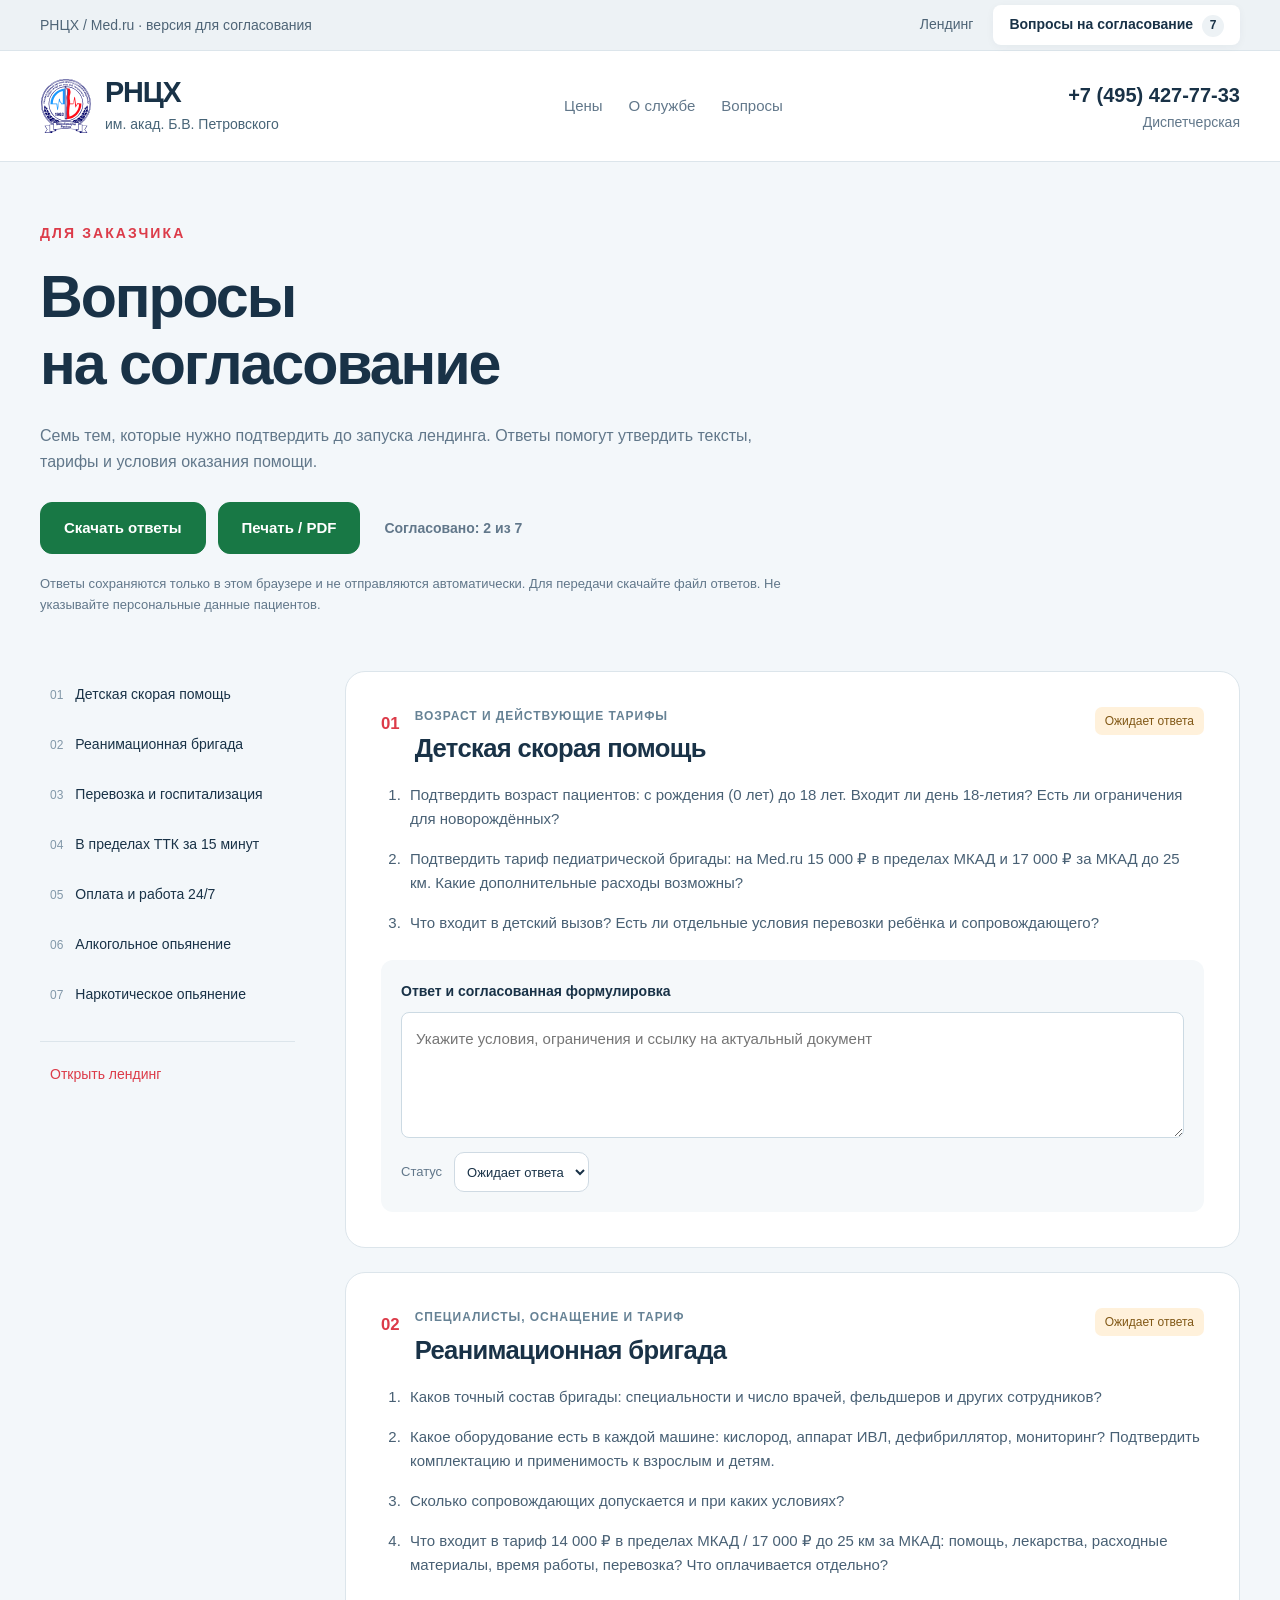
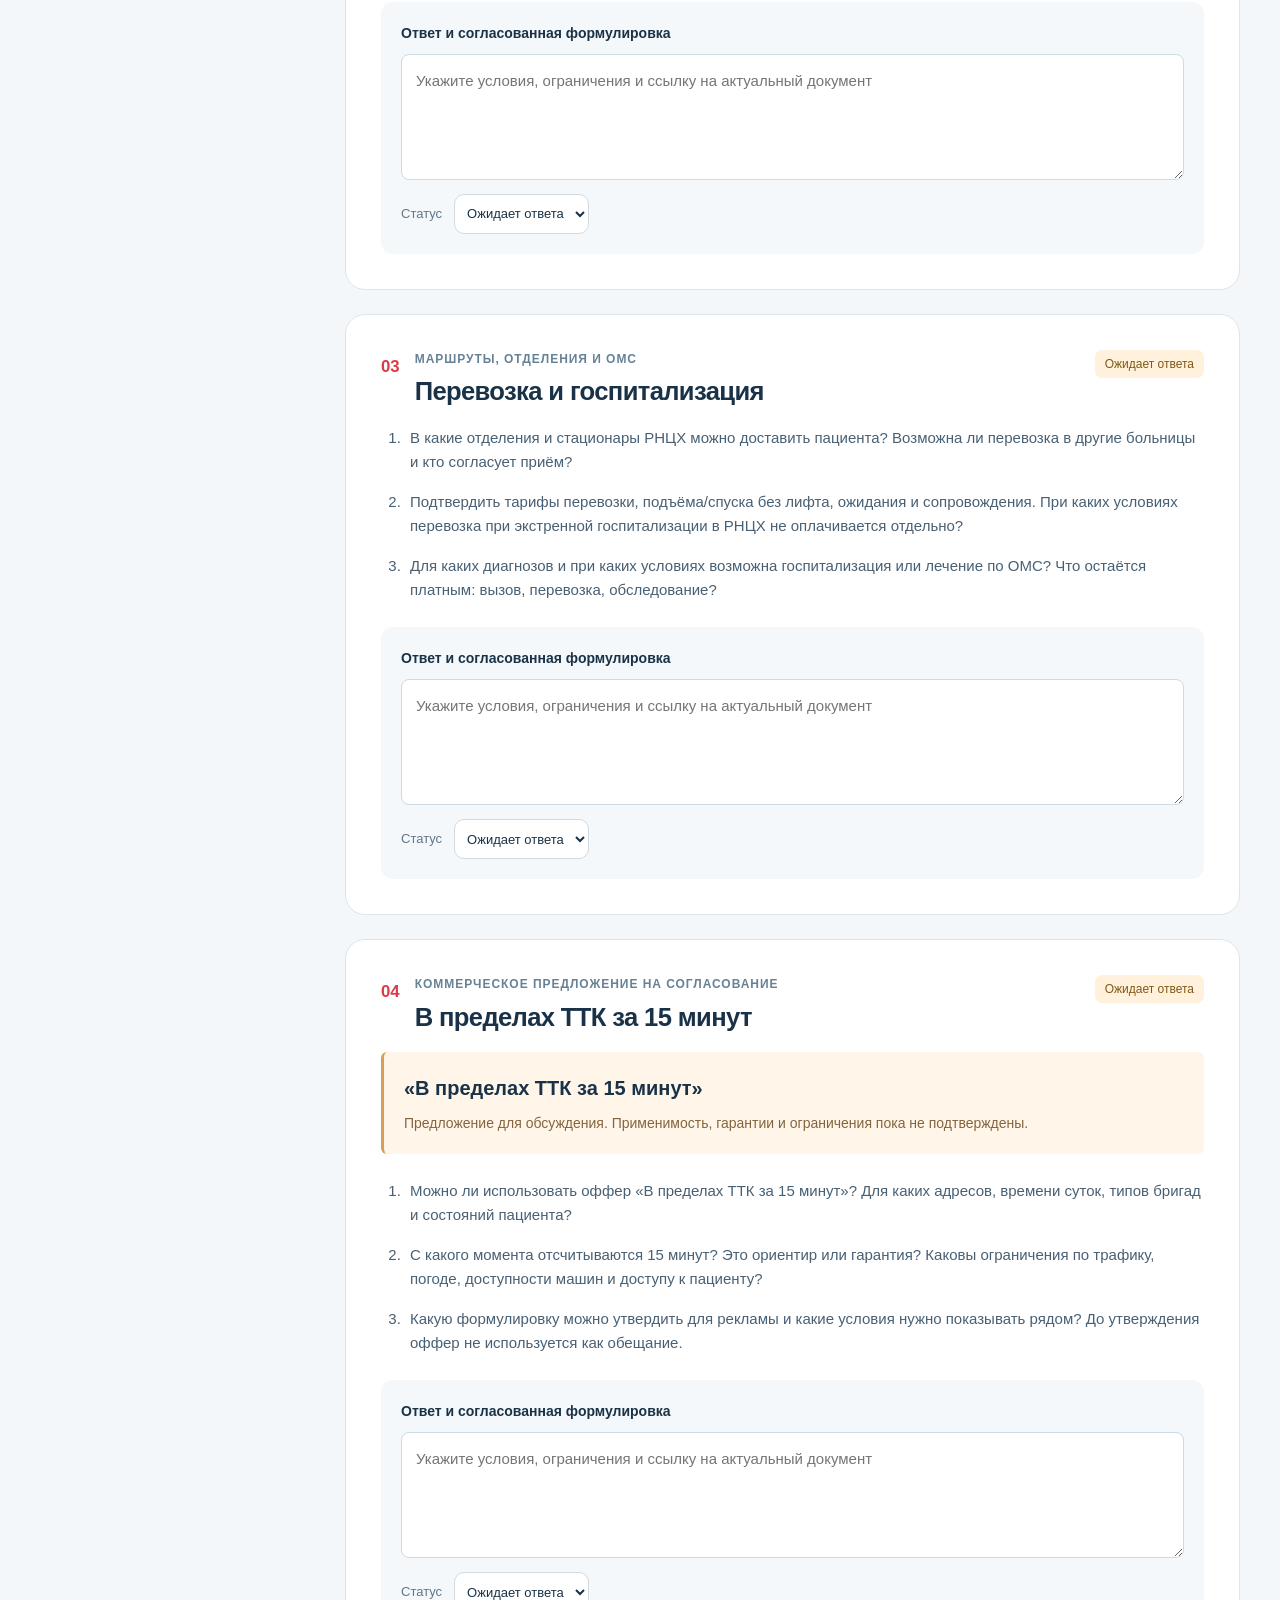
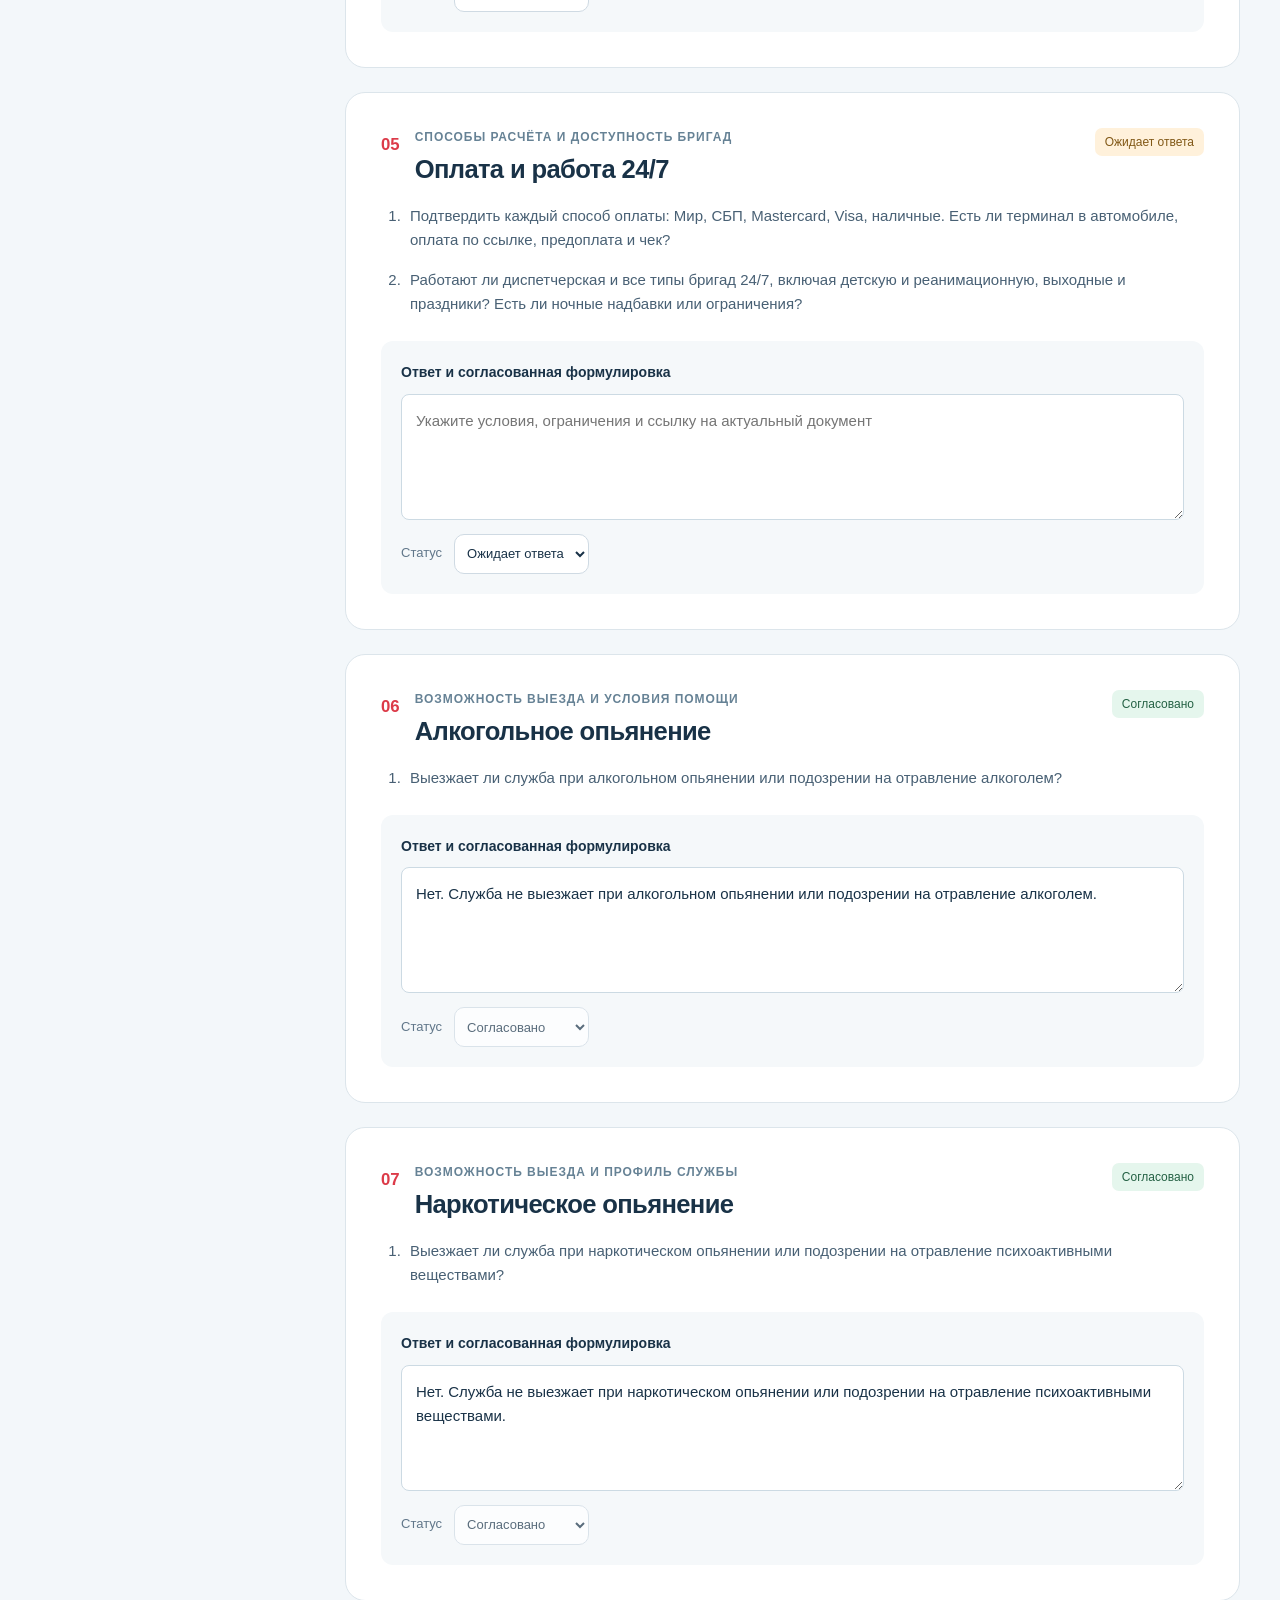
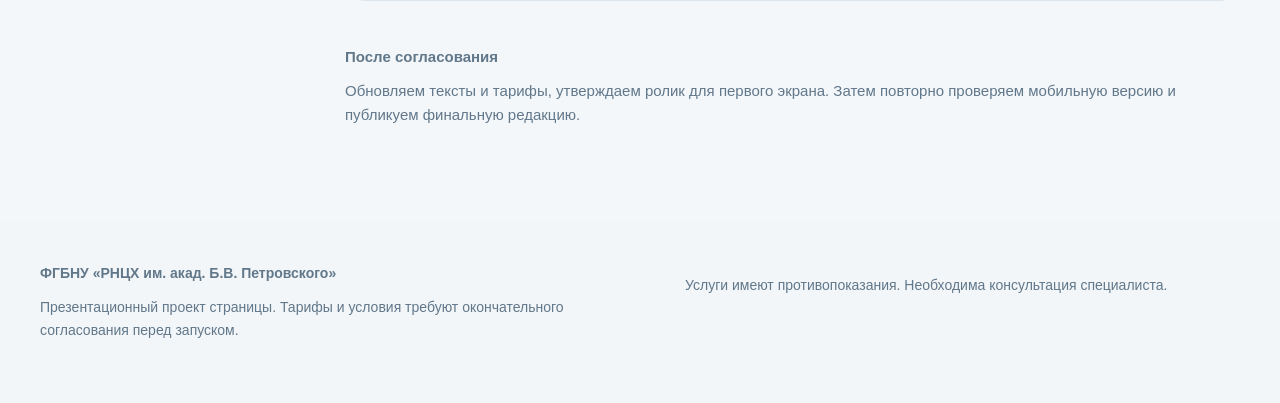
==== commit 13576442: "Remove two marked footer elements Remove the official Med.ru service link and emergency telephone li" ====
--- a/questions.html
+++ b/questions.html
@@ -1 +1 @@
-<!doctype html><html lang="ru"><head><meta charset="utf-8"><meta name="viewport" content="width=device-width, initial-scale=1"><meta name="robots" content="noindex,nofollow"><meta name="theme-color" content="#153a50"><link rel="stylesheet" href="styles.css?v=8d5bea9e58"><link rel="icon" href="assets/rnch-logo.svg" type="image/svg+xml"><title>Вопросы на согласование — РНЦХ / Med.ru</title></head><body><div class="reviewbar"><div class="wrap reviewinner"><span>РНЦХ / Med.ru <span class="review-word">· версия для согласования</span></span><nav aria-label="Режим просмотра"><a class="" href="index.html">Лендинг</a><a class="active" href="questions.html">Вопросы на согласование <span class="count">7</span></a></nav></div></div><header class="header"><div class="wrap headerinner"><a class="brand" href="index.html" aria-label="РНЦХ — главная"><img src="assets/rnch-logo.svg" alt="Эмблема РНЦХ" width="52" height="58"><span><b>РНЦХ</b><small>им. акад. Б.В. Петровского</small></span></a><nav class="sectionnav" aria-label="Разделы"><a href="index.html#prices">Цены</a><a href="index.html#center">О службе</a><a href="index.html#faq">Вопросы</a></nav><div class="headercontact"><a class="phone" href="tel:+74954277733">+7 (495) 427-77-33<small>Диспетчерская</small></a></div></div></header><main class="questions-main"><section class="wrap questions-intro"><p class="eyebrow red">Для заказчика</p><h1>Вопросы<br>на согласование</h1><p>Семь тем, которые нужно подтвердить до запуска лендинга. Ответы помогут утвердить тексты, тарифы и условия оказания помощи.</p><div class="question-toolbar"><button class="btn primary" id="export" type="button">Скачать ответы</button><button class="btn outline" id="print" type="button">Печать / PDF</button><span id="progress" aria-live="polite">Согласовано: 0 из 7</span></div><p class="local-note">Ответы сохраняются только в этом браузере и не отправляются автоматически. Для передачи скачайте файл ответов. Не указывайте персональные данные пациентов.</p><p id="storage-note" role="status"></p></section><div class="wrap question-layout"><aside class="question-nav" aria-label="Темы согласования"><a href="#children"><span>01</span>Детская скорая помощь</a><a href="#resus"><span>02</span>Реанимационная бригада</a><a href="#hospital"><span>03</span>Перевозка и госпитализация</a><a href="#arrival"><span>04</span>В пределах ТТК за 15 минут</a><a href="#payment"><span>05</span>Оплата и работа 24/7</a><a href="#alcohol"><span>06</span>Алкогольное опьянение</a><a href="#drugs"><span>07</span>Наркотическое опьянение</a><a class="backlink" href="index.html">Открыть лендинг</a></aside><div><article class="question-card" id="children"><div class="question-title"><span class="qnumber">01</span><div><p class="eyebrow">Возраст и действующие тарифы</p><h2>Детская скорая помощь</h2></div><span class="status" data-status-label="children">Ожидает ответа</span></div><ol><li>Подтвердить возраст пациентов: с рождения (0 лет) до 18 лет. Входит ли день 18-летия? Есть ли ограничения для новорождённых?</li><li>Подтвердить тариф педиатрической бригады: на Med.ru 15 000 ₽ в пределах МКАД и 17 000 ₽ за МКАД до 25 км. Какие дополнительные расходы возможны?</li><li>Что входит в детский вызов? Есть ли отдельные условия перевозки ребёнка и сопровождающего?</li></ol><div class="response"><label for="answer-children">Ответ и согласованная формулировка</label><textarea id="answer-children" data-answer="children" rows="4" placeholder="Укажите условия, ограничения и ссылку на актуальный документ"></textarea><div class="response-bottom"><label for="status-children">Статус <select id="status-children" data-status="children"><option value="waiting">Ожидает ответа</option><option value="clarify">Нужно уточнить</option><option value="approved">Согласовано</option></select></label><span class="saved-note" data-saved="children"></span></div></div></article><article class="question-card" id="resus"><div class="question-title"><span class="qnumber">02</span><div><p class="eyebrow">Специалисты, оснащение и тариф</p><h2>Реанимационная бригада</h2></div><span class="status" data-status-label="resus">Ожидает ответа</span></div><ol><li>Каков точный состав бригады: специальности и число врачей, фельдшеров и других сотрудников?</li><li>Какое оборудование есть в каждой машине: кислород, аппарат ИВЛ, дефибриллятор, мониторинг? Подтвердить комплектацию и применимость к взрослым и детям.</li><li>Сколько сопровождающих допускается и при каких условиях?</li><li>Что входит в тариф 14 000 ₽ в пределах МКАД / 17 000 ₽ до 25 км за МКАД: помощь, лекарства, расходные материалы, время работы, перевозка? Что оплачивается отдельно?</li></ol><div class="response"><label for="answer-resus">Ответ и согласованная формулировка</label><textarea id="answer-resus" data-answer="resus" rows="4" placeholder="Укажите условия, ограничения и ссылку на актуальный документ"></textarea><div class="response-bottom"><label for="status-resus">Статус <select id="status-resus" data-status="resus"><option value="waiting">Ожидает ответа</option><option value="clarify">Нужно уточнить</option><option value="approved">Согласовано</option></select></label><span class="saved-note" data-saved="resus"></span></div></div></article><article class="question-card" id="hospital"><div class="question-title"><span class="qnumber">03</span><div><p class="eyebrow">Маршруты, отделения и ОМС</p><h2>Перевозка и госпитализация</h2></div><span class="status" data-status-label="hospital">Ожидает ответа</span></div><ol><li>В какие отделения и стационары РНЦХ можно доставить пациента? Возможна ли перевозка в другие больницы и кто согласует приём?</li><li>Подтвердить тарифы перевозки, подъёма/спуска без лифта, ожидания и сопровождения. При каких условиях перевозка при экстренной госпитализации в РНЦХ не оплачивается отдельно?</li><li>Для каких диагнозов и при каких условиях возможна госпитализация или лечение по ОМС? Что остаётся платным: вызов, перевозка, обследование?</li></ol><div class="response"><label for="answer-hospital">Ответ и согласованная формулировка</label><textarea id="answer-hospital" data-answer="hospital" rows="4" placeholder="Укажите условия, ограничения и ссылку на актуальный документ"></textarea><div class="response-bottom"><label for="status-hospital">Статус <select id="status-hospital" data-status="hospital"><option value="waiting">Ожидает ответа</option><option value="clarify">Нужно уточнить</option><option value="approved">Согласовано</option></select></label><span class="saved-note" data-saved="hospital"></span></div></div></article><article class="question-card" id="arrival"><div class="question-title"><span class="qnumber">04</span><div><p class="eyebrow">Коммерческое предложение на согласование</p><h2>В пределах ТТК за 15 минут</h2></div><span class="status" data-status-label="arrival">Ожидает ответа</span></div><div class="offer"><b>«В пределах ТТК за 15 минут»</b><p>Предложение для обсуждения. Применимость, гарантии и ограничения пока не подтверждены.</p></div><ol><li>Можно ли использовать оффер «В пределах ТТК за 15 минут»? Для каких адресов, времени суток, типов бригад и состояний пациента?</li><li>С какого момента отсчитываются 15 минут? Это ориентир или гарантия? Каковы ограничения по трафику, погоде, доступности машин и доступу к пациенту?</li><li>Какую формулировку можно утвердить для рекламы и какие условия нужно показывать рядом? До утверждения оффер не используется как обещание.</li></ol><div class="response"><label for="answer-arrival">Ответ и согласованная формулировка</label><textarea id="answer-arrival" data-answer="arrival" rows="4" placeholder="Укажите условия, ограничения и ссылку на актуальный документ"></textarea><div class="response-bottom"><label for="status-arrival">Статус <select id="status-arrival" data-status="arrival"><option value="waiting">Ожидает ответа</option><option value="clarify">Нужно уточнить</option><option value="approved">Согласовано</option></select></label><span class="saved-note" data-saved="arrival"></span></div></div></article><article class="question-card" id="payment"><div class="question-title"><span class="qnumber">05</span><div><p class="eyebrow">Способы расчёта и доступность бригад</p><h2>Оплата и работа 24/7</h2></div><span class="status" data-status-label="payment">Ожидает ответа</span></div><ol><li>Подтвердить каждый способ оплаты: Мир, СБП, Mastercard, Visa, наличные. Есть ли терминал в автомобиле, оплата по ссылке, предоплата и чек?</li><li>Работают ли диспетчерская и все типы бригад 24/7, включая детскую и реанимационную, выходные и праздники? Есть ли ночные надбавки или ограничения?</li></ol><div class="response"><label for="answer-payment">Ответ и согласованная формулировка</label><textarea id="answer-payment" data-answer="payment" rows="4" placeholder="Укажите условия, ограничения и ссылку на актуальный документ"></textarea><div class="response-bottom"><label for="status-payment">Статус <select id="status-payment" data-status="payment"><option value="waiting">Ожидает ответа</option><option value="clarify">Нужно уточнить</option><option value="approved">Согласовано</option></select></label><span class="saved-note" data-saved="payment"></span></div></div></article><article class="question-card" id="alcohol"><div class="question-title"><span class="qnumber">06</span><div><p class="eyebrow">Возможность выезда и условия помощи</p><h2>Алкогольное опьянение</h2></div><span class="status approved" data-status-label="alcohol">Согласовано</span></div><ol><li>Выезжает ли служба при алкогольном опьянении или подозрении на отравление алкоголем?</li></ol><div class="response"><label for="answer-alcohol">Ответ и согласованная формулировка</label><textarea id="answer-alcohol" data-answer="alcohol" readonly rows="4" placeholder="Укажите условия, ограничения и ссылку на актуальный документ">Нет. Служба не выезжает при алкогольном опьянении или подозрении на отравление алкоголем.</textarea><div class="response-bottom"><label for="status-alcohol">Статус <select id="status-alcohol" data-status="alcohol" disabled><option value="waiting">Ожидает ответа</option><option value="clarify">Нужно уточнить</option><option value="approved" selected>Согласовано</option></select></label><span class="saved-note" data-saved="alcohol"></span></div></div></article><article class="question-card" id="drugs"><div class="question-title"><span class="qnumber">07</span><div><p class="eyebrow">Возможность выезда и профиль службы</p><h2>Наркотическое опьянение</h2></div><span class="status approved" data-status-label="drugs">Согласовано</span></div><ol><li>Выезжает ли служба при наркотическом опьянении или подозрении на отравление психоактивными веществами?</li></ol><div class="response"><label for="answer-drugs">Ответ и согласованная формулировка</label><textarea id="answer-drugs" data-answer="drugs" readonly rows="4" placeholder="Укажите условия, ограничения и ссылку на актуальный документ">Нет. Служба не выезжает при наркотическом опьянении или подозрении на отравление психоактивными веществами.</textarea><div class="response-bottom"><label for="status-drugs">Статус <select id="status-drugs" data-status="drugs" disabled><option value="waiting">Ожидает ответа</option><option value="clarify">Нужно уточнить</option><option value="approved" selected>Согласовано</option></select></label><span class="saved-note" data-saved="drugs"></span></div></div></article><div class="final-note"><b>После согласования</b><p>Обновляем тексты и тарифы, утверждаем ролик для первого экрана. Затем повторно проверяем мобильную версию и публикуем финальную редакцию.</p></div></div></div></main><footer><div class="wrap footergrid"><div><b>ФГБНУ «РНЦХ им. акад. Б.В. Петровского»</b><p>Презентационный проект страницы. Тарифы и условия требуют окончательного согласования перед запуском.</p></div><div><a href="https://med.ru/napravleniya/skoraya-pomosch/" target="_blank" rel="noopener">Официальная страница услуги Med.ru</a><p>Услуги имеют противопоказания. Необходима консультация специалиста.</p></div></div><div class="wrap emergency">При угрозе жизни звоните <a href="tel:103">103</a> или <a href="tel:112">112</a>.</div></footer><script src="questions.js?v=b8da8a4ddc"></script></body></html>+<!doctype html><html lang="ru"><head><meta charset="utf-8"><meta name="viewport" content="width=device-width, initial-scale=1"><meta name="robots" content="noindex,nofollow"><meta name="theme-color" content="#153a50"><link rel="stylesheet" href="styles.css?v=8d5bea9e58"><link rel="icon" href="assets/rnch-logo.svg" type="image/svg+xml"><title>Вопросы на согласование — РНЦХ / Med.ru</title></head><body><div class="reviewbar"><div class="wrap reviewinner"><span>РНЦХ / Med.ru <span class="review-word">· версия для согласования</span></span><nav aria-label="Режим просмотра"><a class="" href="index.html">Лендинг</a><a class="active" href="questions.html">Вопросы на согласование <span class="count">7</span></a></nav></div></div><header class="header"><div class="wrap headerinner"><a class="brand" href="index.html" aria-label="РНЦХ — главная"><img src="assets/rnch-logo.svg" alt="Эмблема РНЦХ" width="52" height="58"><span><b>РНЦХ</b><small>им. акад. Б.В. Петровского</small></span></a><nav class="sectionnav" aria-label="Разделы"><a href="index.html#prices">Цены</a><a href="index.html#center">О службе</a><a href="index.html#faq">Вопросы</a></nav><div class="headercontact"><a class="phone" href="tel:+74954277733">+7 (495) 427-77-33<small>Диспетчерская</small></a></div></div></header><main class="questions-main"><section class="wrap questions-intro"><p class="eyebrow red">Для заказчика</p><h1>Вопросы<br>на согласование</h1><p>Семь тем, которые нужно подтвердить до запуска лендинга. Ответы помогут утвердить тексты, тарифы и условия оказания помощи.</p><div class="question-toolbar"><button class="btn primary" id="export" type="button">Скачать ответы</button><button class="btn outline" id="print" type="button">Печать / PDF</button><span id="progress" aria-live="polite">Согласовано: 0 из 7</span></div><p class="local-note">Ответы сохраняются только в этом браузере и не отправляются автоматически. Для передачи скачайте файл ответов. Не указывайте персональные данные пациентов.</p><p id="storage-note" role="status"></p></section><div class="wrap question-layout"><aside class="question-nav" aria-label="Темы согласования"><a href="#children"><span>01</span>Детская скорая помощь</a><a href="#resus"><span>02</span>Реанимационная бригада</a><a href="#hospital"><span>03</span>Перевозка и госпитализация</a><a href="#arrival"><span>04</span>В пределах ТТК за 15 минут</a><a href="#payment"><span>05</span>Оплата и работа 24/7</a><a href="#alcohol"><span>06</span>Алкогольное опьянение</a><a href="#drugs"><span>07</span>Наркотическое опьянение</a><a class="backlink" href="index.html">Открыть лендинг</a></aside><div><article class="question-card" id="children"><div class="question-title"><span class="qnumber">01</span><div><p class="eyebrow">Возраст и действующие тарифы</p><h2>Детская скорая помощь</h2></div><span class="status" data-status-label="children">Ожидает ответа</span></div><ol><li>Подтвердить возраст пациентов: с рождения (0 лет) до 18 лет. Входит ли день 18-летия? Есть ли ограничения для новорождённых?</li><li>Подтвердить тариф педиатрической бригады: на Med.ru 15 000 ₽ в пределах МКАД и 17 000 ₽ за МКАД до 25 км. Какие дополнительные расходы возможны?</li><li>Что входит в детский вызов? Есть ли отдельные условия перевозки ребёнка и сопровождающего?</li></ol><div class="response"><label for="answer-children">Ответ и согласованная формулировка</label><textarea id="answer-children" data-answer="children" rows="4" placeholder="Укажите условия, ограничения и ссылку на актуальный документ"></textarea><div class="response-bottom"><label for="status-children">Статус <select id="status-children" data-status="children"><option value="waiting">Ожидает ответа</option><option value="clarify">Нужно уточнить</option><option value="approved">Согласовано</option></select></label><span class="saved-note" data-saved="children"></span></div></div></article><article class="question-card" id="resus"><div class="question-title"><span class="qnumber">02</span><div><p class="eyebrow">Специалисты, оснащение и тариф</p><h2>Реанимационная бригада</h2></div><span class="status" data-status-label="resus">Ожидает ответа</span></div><ol><li>Каков точный состав бригады: специальности и число врачей, фельдшеров и других сотрудников?</li><li>Какое оборудование есть в каждой машине: кислород, аппарат ИВЛ, дефибриллятор, мониторинг? Подтвердить комплектацию и применимость к взрослым и детям.</li><li>Сколько сопровождающих допускается и при каких условиях?</li><li>Что входит в тариф 14 000 ₽ в пределах МКАД / 17 000 ₽ до 25 км за МКАД: помощь, лекарства, расходные материалы, время работы, перевозка? Что оплачивается отдельно?</li></ol><div class="response"><label for="answer-resus">Ответ и согласованная формулировка</label><textarea id="answer-resus" data-answer="resus" rows="4" placeholder="Укажите условия, ограничения и ссылку на актуальный документ"></textarea><div class="response-bottom"><label for="status-resus">Статус <select id="status-resus" data-status="resus"><option value="waiting">Ожидает ответа</option><option value="clarify">Нужно уточнить</option><option value="approved">Согласовано</option></select></label><span class="saved-note" data-saved="resus"></span></div></div></article><article class="question-card" id="hospital"><div class="question-title"><span class="qnumber">03</span><div><p class="eyebrow">Маршруты, отделения и ОМС</p><h2>Перевозка и госпитализация</h2></div><span class="status" data-status-label="hospital">Ожидает ответа</span></div><ol><li>В какие отделения и стационары РНЦХ можно доставить пациента? Возможна ли перевозка в другие больницы и кто согласует приём?</li><li>Подтвердить тарифы перевозки, подъёма/спуска без лифта, ожидания и сопровождения. При каких условиях перевозка при экстренной госпитализации в РНЦХ не оплачивается отдельно?</li><li>Для каких диагнозов и при каких условиях возможна госпитализация или лечение по ОМС? Что остаётся платным: вызов, перевозка, обследование?</li></ol><div class="response"><label for="answer-hospital">Ответ и согласованная формулировка</label><textarea id="answer-hospital" data-answer="hospital" rows="4" placeholder="Укажите условия, ограничения и ссылку на актуальный документ"></textarea><div class="response-bottom"><label for="status-hospital">Статус <select id="status-hospital" data-status="hospital"><option value="waiting">Ожидает ответа</option><option value="clarify">Нужно уточнить</option><option value="approved">Согласовано</option></select></label><span class="saved-note" data-saved="hospital"></span></div></div></article><article class="question-card" id="arrival"><div class="question-title"><span class="qnumber">04</span><div><p class="eyebrow">Коммерческое предложение на согласование</p><h2>В пределах ТТК за 15 минут</h2></div><span class="status" data-status-label="arrival">Ожидает ответа</span></div><div class="offer"><b>«В пределах ТТК за 15 минут»</b><p>Предложение для обсуждения. Применимость, гарантии и ограничения пока не подтверждены.</p></div><ol><li>Можно ли использовать оффер «В пределах ТТК за 15 минут»? Для каких адресов, времени суток, типов бригад и состояний пациента?</li><li>С какого момента отсчитываются 15 минут? Это ориентир или гарантия? Каковы ограничения по трафику, погоде, доступности машин и доступу к пациенту?</li><li>Какую формулировку можно утвердить для рекламы и какие условия нужно показывать рядом? До утверждения оффер не используется как обещание.</li></ol><div class="response"><label for="answer-arrival">Ответ и согласованная формулировка</label><textarea id="answer-arrival" data-answer="arrival" rows="4" placeholder="Укажите условия, ограничения и ссылку на актуальный документ"></textarea><div class="response-bottom"><label for="status-arrival">Статус <select id="status-arrival" data-status="arrival"><option value="waiting">Ожидает ответа</option><option value="clarify">Нужно уточнить</option><option value="approved">Согласовано</option></select></label><span class="saved-note" data-saved="arrival"></span></div></div></article><article class="question-card" id="payment"><div class="question-title"><span class="qnumber">05</span><div><p class="eyebrow">Способы расчёта и доступность бригад</p><h2>Оплата и работа 24/7</h2></div><span class="status" data-status-label="payment">Ожидает ответа</span></div><ol><li>Подтвердить каждый способ оплаты: Мир, СБП, Mastercard, Visa, наличные. Есть ли терминал в автомобиле, оплата по ссылке, предоплата и чек?</li><li>Работают ли диспетчерская и все типы бригад 24/7, включая детскую и реанимационную, выходные и праздники? Есть ли ночные надбавки или ограничения?</li></ol><div class="response"><label for="answer-payment">Ответ и согласованная формулировка</label><textarea id="answer-payment" data-answer="payment" rows="4" placeholder="Укажите условия, ограничения и ссылку на актуальный документ"></textarea><div class="response-bottom"><label for="status-payment">Статус <select id="status-payment" data-status="payment"><option value="waiting">Ожидает ответа</option><option value="clarify">Нужно уточнить</option><option value="approved">Согласовано</option></select></label><span class="saved-note" data-saved="payment"></span></div></div></article><article class="question-card" id="alcohol"><div class="question-title"><span class="qnumber">06</span><div><p class="eyebrow">Возможность выезда и условия помощи</p><h2>Алкогольное опьянение</h2></div><span class="status approved" data-status-label="alcohol">Согласовано</span></div><ol><li>Выезжает ли служба при алкогольном опьянении или подозрении на отравление алкоголем?</li></ol><div class="response"><label for="answer-alcohol">Ответ и согласованная формулировка</label><textarea id="answer-alcohol" data-answer="alcohol" readonly rows="4" placeholder="Укажите условия, ограничения и ссылку на актуальный документ">Нет. Служба не выезжает при алкогольном опьянении или подозрении на отравление алкоголем.</textarea><div class="response-bottom"><label for="status-alcohol">Статус <select id="status-alcohol" data-status="alcohol" disabled><option value="waiting">Ожидает ответа</option><option value="clarify">Нужно уточнить</option><option value="approved" selected>Согласовано</option></select></label><span class="saved-note" data-saved="alcohol"></span></div></div></article><article class="question-card" id="drugs"><div class="question-title"><span class="qnumber">07</span><div><p class="eyebrow">Возможность выезда и профиль службы</p><h2>Наркотическое опьянение</h2></div><span class="status approved" data-status-label="drugs">Согласовано</span></div><ol><li>Выезжает ли служба при наркотическом опьянении или подозрении на отравление психоактивными веществами?</li></ol><div class="response"><label for="answer-drugs">Ответ и согласованная формулировка</label><textarea id="answer-drugs" data-answer="drugs" readonly rows="4" placeholder="Укажите условия, ограничения и ссылку на актуальный документ">Нет. Служба не выезжает при наркотическом опьянении или подозрении на отравление психоактивными веществами.</textarea><div class="response-bottom"><label for="status-drugs">Статус <select id="status-drugs" data-status="drugs" disabled><option value="waiting">Ожидает ответа</option><option value="clarify">Нужно уточнить</option><option value="approved" selected>Согласовано</option></select></label><span class="saved-note" data-saved="drugs"></span></div></div></article><div class="final-note"><b>После согласования</b><p>Обновляем тексты и тарифы, утверждаем ролик для первого экрана. Затем повторно проверяем мобильную версию и публикуем финальную редакцию.</p></div></div></div></main><footer><div class="wrap footergrid"><div><b>ФГБНУ «РНЦХ им. акад. Б.В. Петровского»</b><p>Презентационный проект страницы. Тарифы и условия требуют окончательного согласования перед запуском.</p></div><div><p>Услуги имеют противопоказания. Необходима консультация специалиста.</p></div></div></footer><script src="questions.js?v=b8da8a4ddc"></script></body></html>
